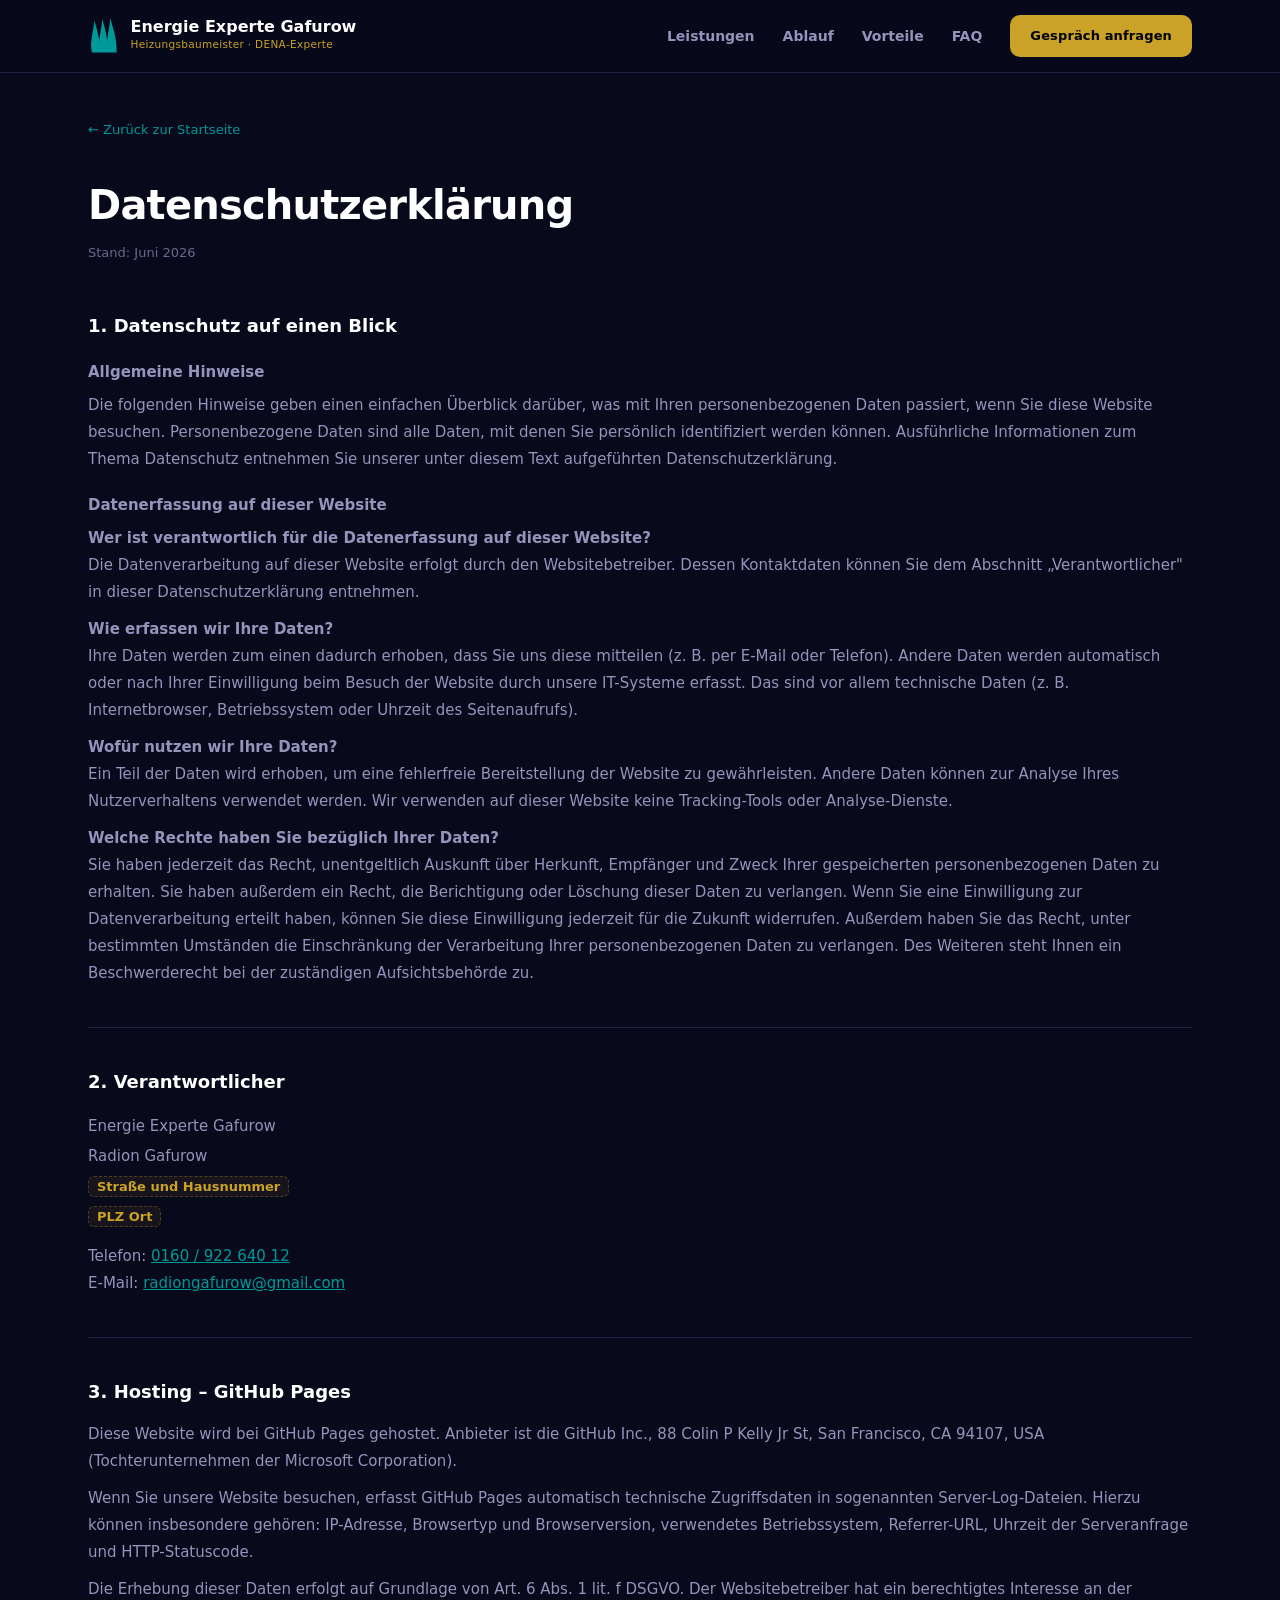
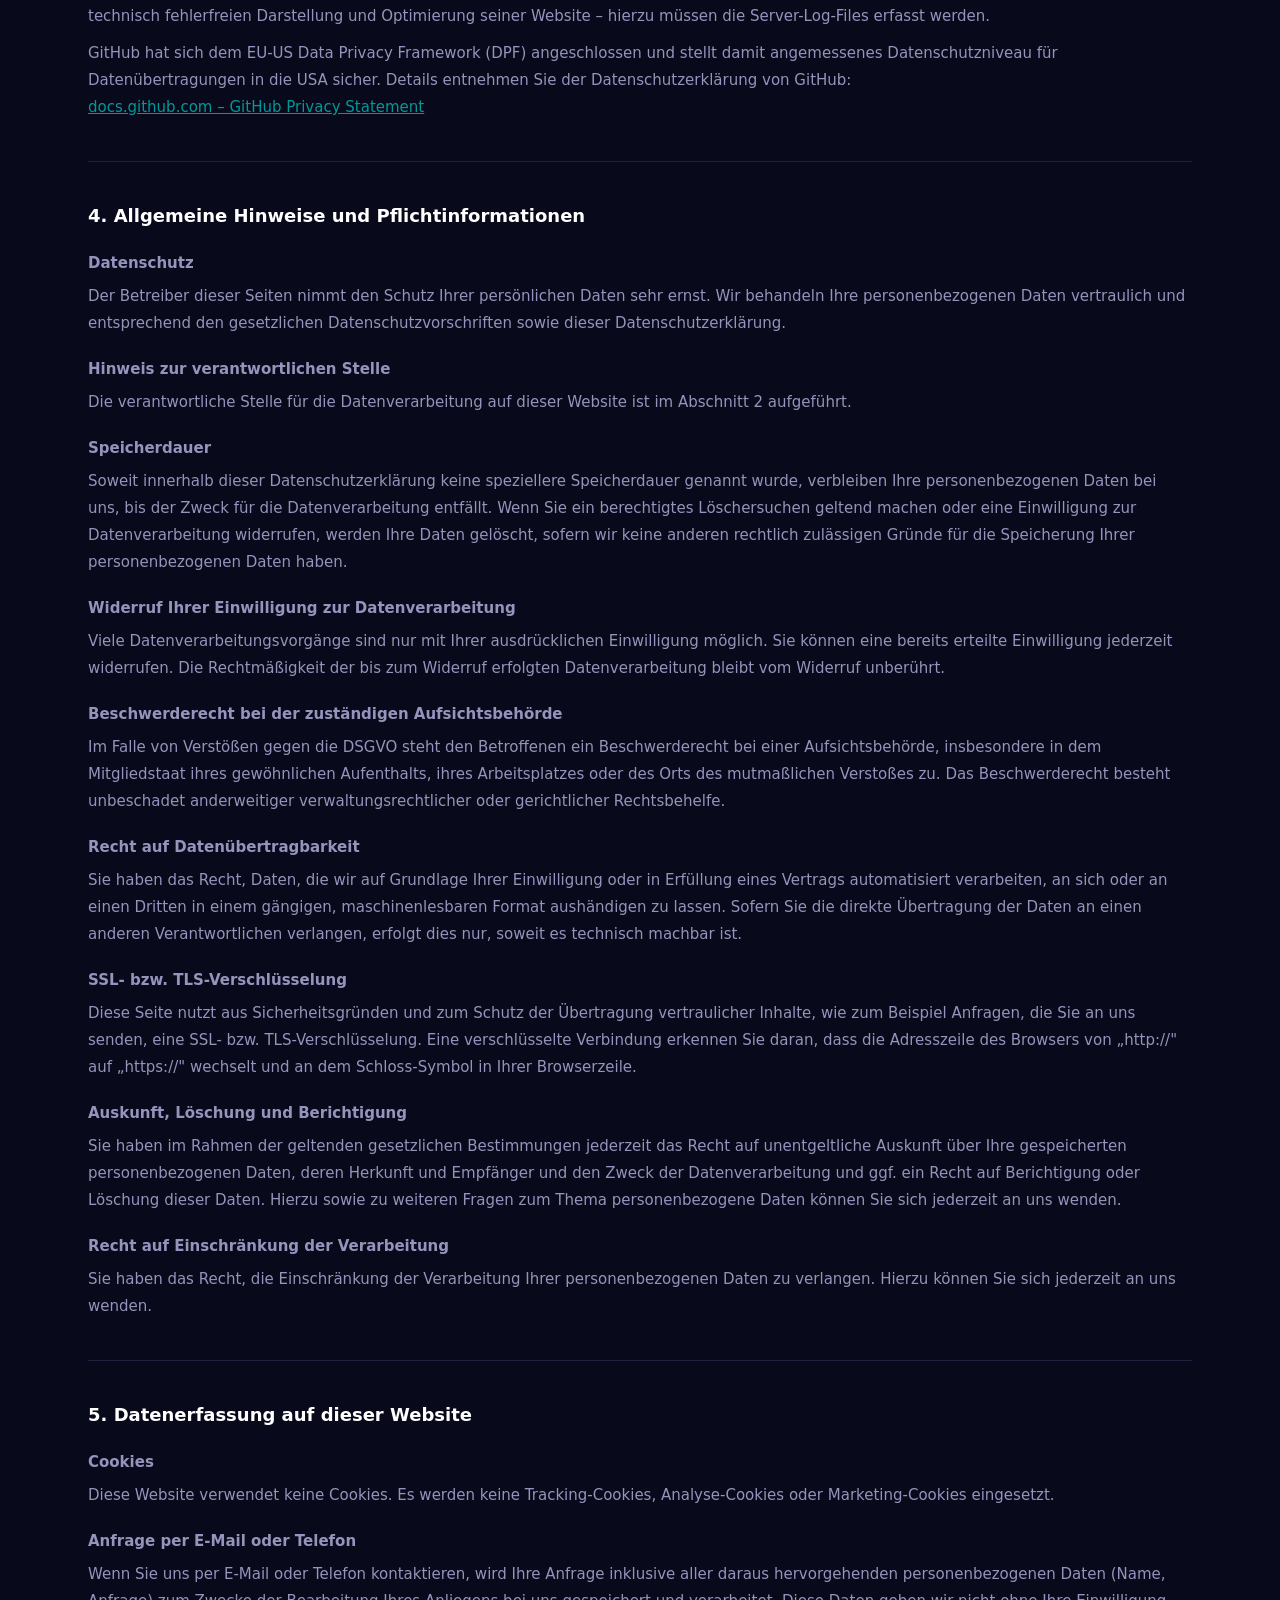
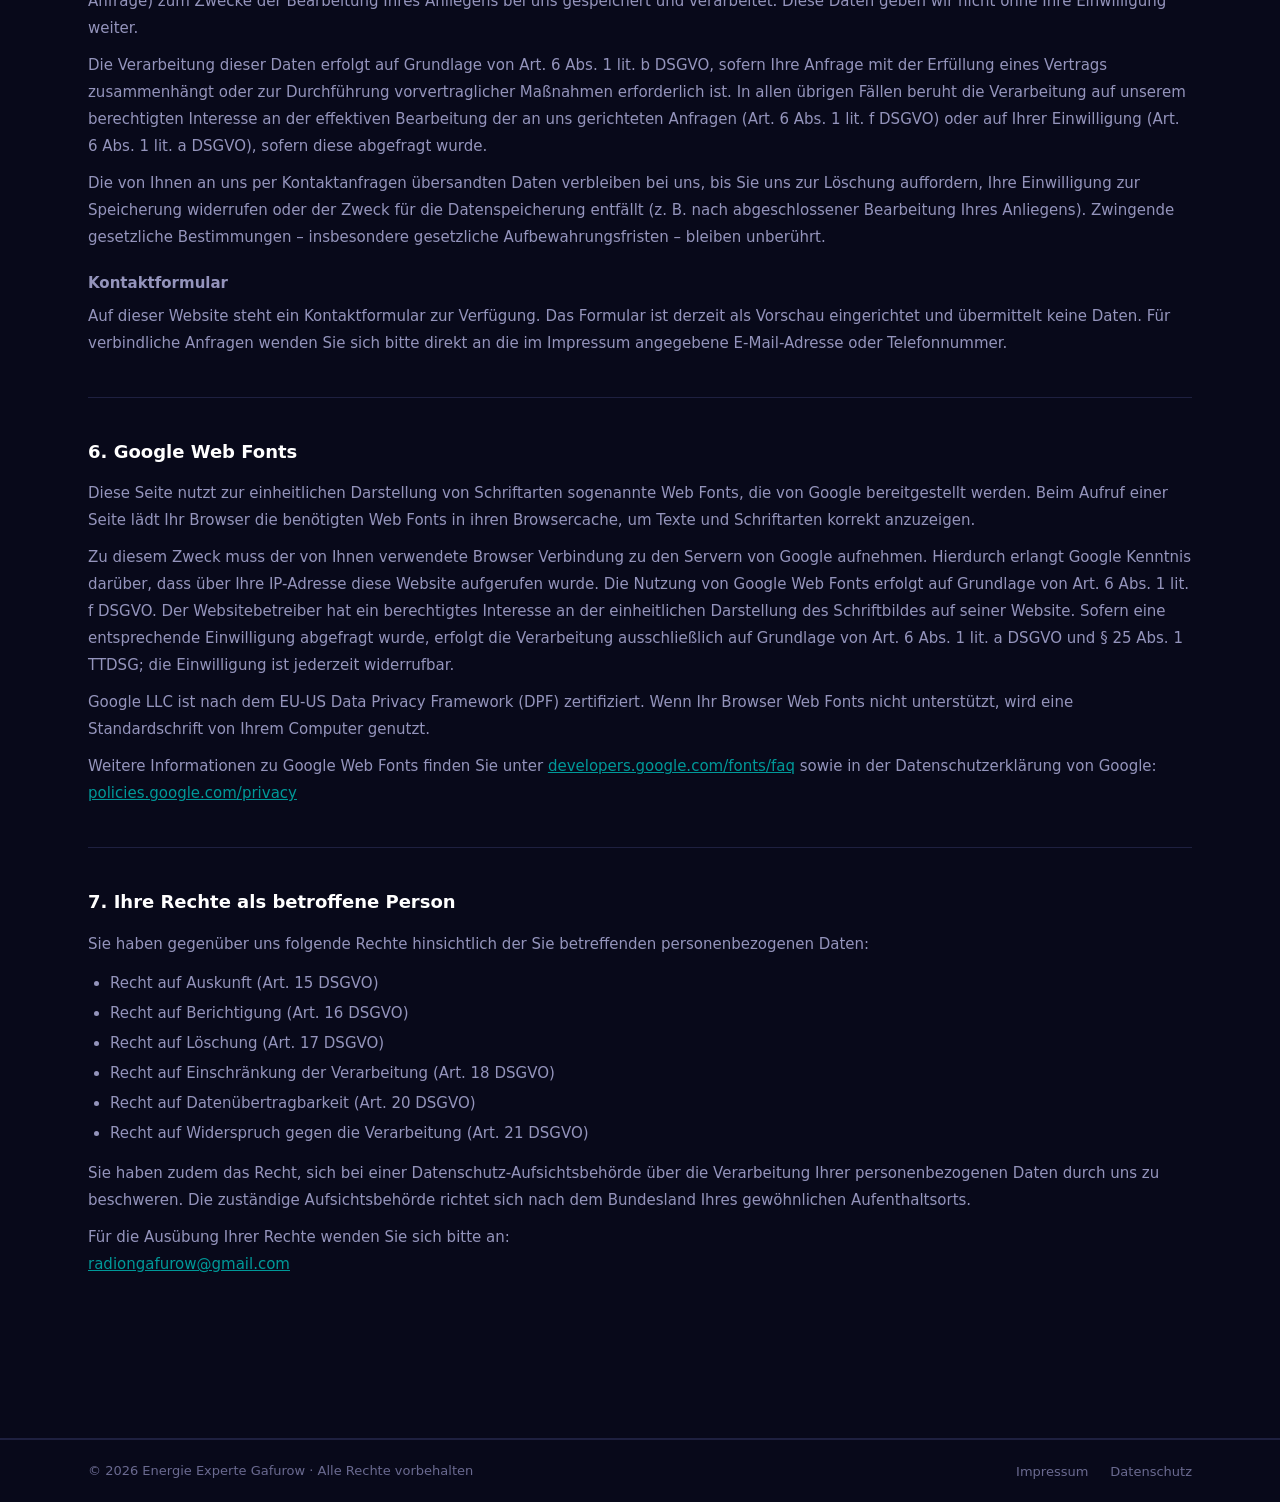
==== datenschutz.html @ 5d4a5fd8 "feat: Logo, Firmenname Energie Experte Gafurow, Impressum & Datenschutz - EEG-Flammen-Logo als SVG e" ====
<!DOCTYPE html>
<html lang="de">
<head>
  <meta charset="UTF-8" />
  <meta name="viewport" content="width=device-width, initial-scale=1.0" />
  <meta name="robots" content="noindex, nofollow" />
  <meta http-equiv="Content-Security-Policy" content="default-src 'none'; script-src 'self'; style-src 'self' https://fonts.googleapis.com; font-src https://fonts.gstatic.com; img-src 'self'; connect-src 'none'; frame-ancestors 'none'; base-uri 'self'; form-action 'none';" />
  <meta name="referrer" content="no-referrer" />
  <title>Datenschutzerklärung – Energie Experte Gafurow</title>
  <link rel="preconnect" href="https://fonts.googleapis.com" crossorigin />
  <link rel="preconnect" href="https://fonts.gstatic.com" crossorigin />
  <link href="https://fonts.googleapis.com/css2?family=Inter:wght@400;500;600;700;800;900&display=swap" rel="stylesheet" />
  <link rel="stylesheet" href="css/style.css" />
</head>
<body>

  <div class="progress-bar" id="progressBar"></div>

  <header class="site-header" id="siteHeader">
    <nav class="nav container">
      <a href="index.html" class="nav__logo">
        <img src="images/logo.svg" alt="" class="nav__logo-img" width="30" height="36" aria-hidden="true">
        <div class="logo-text">
          <span class="logo-name">Energie Experte Gafurow</span>
          <span class="logo-sub">Heizungsbaumeister · DENA-Experte</span>
        </div>
      </a>
      <ul class="nav__links" id="navLinks">
        <li><a href="index.html#leistungen">Leistungen</a></li>
        <li><a href="index.html#prozess">Ablauf</a></li>
        <li><a href="index.html#vorteile">Vorteile</a></li>
        <li><a href="index.html#faq">FAQ</a></li>
        <li><a href="index.html#kontakt" class="btn btn--gold btn--sm">Gespräch anfragen</a></li>
      </ul>
      <button class="nav__burger" id="navBurger" aria-label="Menü öffnen" aria-expanded="false">
        <span></span><span></span><span></span>
      </button>
    </nav>
  </header>

  <main class="legal-page">
    <div class="container">

      <p class="legal-breadcrumb"><a href="index.html">← Zurück zur Startseite</a></p>

      <h1>Datenschutzerklärung</h1>
      <span class="legal-date">Stand: Juni 2026</span>

      <div class="legal-section">
        <h2>1. Datenschutz auf einen Blick</h2>
        <h3>Allgemeine Hinweise</h3>
        <p>
          Die folgenden Hinweise geben einen einfachen Überblick darüber, was mit Ihren personenbezogenen Daten passiert, wenn Sie diese Website besuchen. Personenbezogene Daten sind alle Daten, mit denen Sie persönlich identifiziert werden können. Ausführliche Informationen zum Thema Datenschutz entnehmen Sie unserer unter diesem Text aufgeführten Datenschutzerklärung.
        </p>
        <h3>Datenerfassung auf dieser Website</h3>
        <p>
          <strong>Wer ist verantwortlich für die Datenerfassung auf dieser Website?</strong><br>
          Die Datenverarbeitung auf dieser Website erfolgt durch den Websitebetreiber. Dessen Kontaktdaten können Sie dem Abschnitt „Verantwortlicher" in dieser Datenschutzerklärung entnehmen.
        </p>
        <p>
          <strong>Wie erfassen wir Ihre Daten?</strong><br>
          Ihre Daten werden zum einen dadurch erhoben, dass Sie uns diese mitteilen (z. B. per E-Mail oder Telefon). Andere Daten werden automatisch oder nach Ihrer Einwilligung beim Besuch der Website durch unsere IT-Systeme erfasst. Das sind vor allem technische Daten (z. B. Internetbrowser, Betriebssystem oder Uhrzeit des Seitenaufrufs).
        </p>
        <p>
          <strong>Wofür nutzen wir Ihre Daten?</strong><br>
          Ein Teil der Daten wird erhoben, um eine fehlerfreie Bereitstellung der Website zu gewährleisten. Andere Daten können zur Analyse Ihres Nutzerverhaltens verwendet werden. Wir verwenden auf dieser Website keine Tracking-Tools oder Analyse-Dienste.
        </p>
        <p>
          <strong>Welche Rechte haben Sie bezüglich Ihrer Daten?</strong><br>
          Sie haben jederzeit das Recht, unentgeltlich Auskunft über Herkunft, Empfänger und Zweck Ihrer gespeicherten personenbezogenen Daten zu erhalten. Sie haben außerdem ein Recht, die Berichtigung oder Löschung dieser Daten zu verlangen. Wenn Sie eine Einwilligung zur Datenverarbeitung erteilt haben, können Sie diese Einwilligung jederzeit für die Zukunft widerrufen. Außerdem haben Sie das Recht, unter bestimmten Umständen die Einschränkung der Verarbeitung Ihrer personenbezogenen Daten zu verlangen. Des Weiteren steht Ihnen ein Beschwerderecht bei der zuständigen Aufsichtsbehörde zu.
        </p>
      </div>

      <div class="legal-section">
        <h2>2. Verantwortlicher</h2>
        <address>
          Energie Experte Gafurow<br>
          Radion Gafurow<br>
          <span class="legal-placeholder">Straße und Hausnummer</span><br>
          <span class="legal-placeholder">PLZ Ort</span>
        </address>
        <p class="legal-contact-p">
          Telefon: <a href="tel:+4916092264012">0160 / 922 640 12</a><br>
          E-Mail: <a href="mailto:radiongafurow@gmail.com">radiongafurow@gmail.com</a>
        </p>
      </div>

      <div class="legal-section">
        <h2>3. Hosting – GitHub Pages</h2>
        <p>
          Diese Website wird bei GitHub Pages gehostet. Anbieter ist die GitHub Inc., 88 Colin P Kelly Jr St, San Francisco, CA 94107, USA (Tochterunternehmen der Microsoft Corporation).
        </p>
        <p>
          Wenn Sie unsere Website besuchen, erfasst GitHub Pages automatisch technische Zugriffsdaten in sogenannten Server-Log-Dateien. Hierzu können insbesondere gehören: IP-Adresse, Browsertyp und Browserversion, verwendetes Betriebssystem, Referrer-URL, Uhrzeit der Serveranfrage und HTTP-Statuscode.
        </p>
        <p>
          Die Erhebung dieser Daten erfolgt auf Grundlage von Art. 6 Abs. 1 lit. f DSGVO. Der Websitebetreiber hat ein berechtigtes Interesse an der technisch fehlerfreien Darstellung und Optimierung seiner Website – hierzu müssen die Server-Log-Files erfasst werden.
        </p>
        <p>
          GitHub hat sich dem EU-US Data Privacy Framework (DPF) angeschlossen und stellt damit angemessenes Datenschutzniveau für Datenübertragungen in die USA sicher. Details entnehmen Sie der Datenschutzerklärung von GitHub:<br>
          <a href="https://docs.github.com/en/site-policy/privacy-policies/github-privacy-statement" rel="noopener noreferrer">docs.github.com – GitHub Privacy Statement</a>
        </p>
      </div>

      <div class="legal-section">
        <h2>4. Allgemeine Hinweise und Pflichtinformationen</h2>
        <h3>Datenschutz</h3>
        <p>
          Der Betreiber dieser Seiten nimmt den Schutz Ihrer persönlichen Daten sehr ernst. Wir behandeln Ihre personenbezogenen Daten vertraulich und entsprechend den gesetzlichen Datenschutzvorschriften sowie dieser Datenschutzerklärung.
        </p>
        <h3>Hinweis zur verantwortlichen Stelle</h3>
        <p>
          Die verantwortliche Stelle für die Datenverarbeitung auf dieser Website ist im Abschnitt 2 aufgeführt.
        </p>
        <h3>Speicherdauer</h3>
        <p>
          Soweit innerhalb dieser Datenschutzerklärung keine speziellere Speicherdauer genannt wurde, verbleiben Ihre personenbezogenen Daten bei uns, bis der Zweck für die Datenverarbeitung entfällt. Wenn Sie ein berechtigtes Löschersuchen geltend machen oder eine Einwilligung zur Datenverarbeitung widerrufen, werden Ihre Daten gelöscht, sofern wir keine anderen rechtlich zulässigen Gründe für die Speicherung Ihrer personenbezogenen Daten haben.
        </p>
        <h3>Widerruf Ihrer Einwilligung zur Datenverarbeitung</h3>
        <p>
          Viele Datenverarbeitungsvorgänge sind nur mit Ihrer ausdrücklichen Einwilligung möglich. Sie können eine bereits erteilte Einwilligung jederzeit widerrufen. Die Rechtmäßigkeit der bis zum Widerruf erfolgten Datenverarbeitung bleibt vom Widerruf unberührt.
        </p>
        <h3>Beschwerderecht bei der zuständigen Aufsichtsbehörde</h3>
        <p>
          Im Falle von Verstößen gegen die DSGVO steht den Betroffenen ein Beschwerderecht bei einer Aufsichtsbehörde, insbesondere in dem Mitgliedstaat ihres gewöhnlichen Aufenthalts, ihres Arbeitsplatzes oder des Orts des mutmaßlichen Verstoßes zu. Das Beschwerderecht besteht unbeschadet anderweitiger verwaltungsrechtlicher oder gerichtlicher Rechtsbehelfe.
        </p>
        <h3>Recht auf Datenübertragbarkeit</h3>
        <p>
          Sie haben das Recht, Daten, die wir auf Grundlage Ihrer Einwilligung oder in Erfüllung eines Vertrags automatisiert verarbeiten, an sich oder an einen Dritten in einem gängigen, maschinenlesbaren Format aushändigen zu lassen. Sofern Sie die direkte Übertragung der Daten an einen anderen Verantwortlichen verlangen, erfolgt dies nur, soweit es technisch machbar ist.
        </p>
        <h3>SSL- bzw. TLS-Verschlüsselung</h3>
        <p>
          Diese Seite nutzt aus Sicherheitsgründen und zum Schutz der Übertragung vertraulicher Inhalte, wie zum Beispiel Anfragen, die Sie an uns senden, eine SSL- bzw. TLS-Verschlüsselung. Eine verschlüsselte Verbindung erkennen Sie daran, dass die Adresszeile des Browsers von „http://" auf „https://" wechselt und an dem Schloss-Symbol in Ihrer Browserzeile.
        </p>
        <h3>Auskunft, Löschung und Berichtigung</h3>
        <p>
          Sie haben im Rahmen der geltenden gesetzlichen Bestimmungen jederzeit das Recht auf unentgeltliche Auskunft über Ihre gespeicherten personenbezogenen Daten, deren Herkunft und Empfänger und den Zweck der Datenverarbeitung und ggf. ein Recht auf Berichtigung oder Löschung dieser Daten. Hierzu sowie zu weiteren Fragen zum Thema personenbezogene Daten können Sie sich jederzeit an uns wenden.
        </p>
        <h3>Recht auf Einschränkung der Verarbeitung</h3>
        <p>
          Sie haben das Recht, die Einschränkung der Verarbeitung Ihrer personenbezogenen Daten zu verlangen. Hierzu können Sie sich jederzeit an uns wenden.
        </p>
      </div>

      <div class="legal-section">
        <h2>5. Datenerfassung auf dieser Website</h2>
        <h3>Cookies</h3>
        <p>
          Diese Website verwendet keine Cookies. Es werden keine Tracking-Cookies, Analyse-Cookies oder Marketing-Cookies eingesetzt.
        </p>
        <h3>Anfrage per E-Mail oder Telefon</h3>
        <p>
          Wenn Sie uns per E-Mail oder Telefon kontaktieren, wird Ihre Anfrage inklusive aller daraus hervorgehenden personenbezogenen Daten (Name, Anfrage) zum Zwecke der Bearbeitung Ihres Anliegens bei uns gespeichert und verarbeitet. Diese Daten geben wir nicht ohne Ihre Einwilligung weiter.
        </p>
        <p>
          Die Verarbeitung dieser Daten erfolgt auf Grundlage von Art. 6 Abs. 1 lit. b DSGVO, sofern Ihre Anfrage mit der Erfüllung eines Vertrags zusammenhängt oder zur Durchführung vorvertraglicher Maßnahmen erforderlich ist. In allen übrigen Fällen beruht die Verarbeitung auf unserem berechtigten Interesse an der effektiven Bearbeitung der an uns gerichteten Anfragen (Art. 6 Abs. 1 lit. f DSGVO) oder auf Ihrer Einwilligung (Art. 6 Abs. 1 lit. a DSGVO), sofern diese abgefragt wurde.
        </p>
        <p>
          Die von Ihnen an uns per Kontaktanfragen übersandten Daten verbleiben bei uns, bis Sie uns zur Löschung auffordern, Ihre Einwilligung zur Speicherung widerrufen oder der Zweck für die Datenspeicherung entfällt (z. B. nach abgeschlossener Bearbeitung Ihres Anliegens). Zwingende gesetzliche Bestimmungen – insbesondere gesetzliche Aufbewahrungsfristen – bleiben unberührt.
        </p>
        <h3>Kontaktformular</h3>
        <p>
          Auf dieser Website steht ein Kontaktformular zur Verfügung. Das Formular ist derzeit als Vorschau eingerichtet und übermittelt keine Daten. Für verbindliche Anfragen wenden Sie sich bitte direkt an die im Impressum angegebene E-Mail-Adresse oder Telefonnummer.
        </p>
      </div>

      <div class="legal-section">
        <h2>6. Google Web Fonts</h2>
        <p>
          Diese Seite nutzt zur einheitlichen Darstellung von Schriftarten sogenannte Web Fonts, die von Google bereitgestellt werden. Beim Aufruf einer Seite lädt Ihr Browser die benötigten Web Fonts in ihren Browsercache, um Texte und Schriftarten korrekt anzuzeigen.
        </p>
        <p>
          Zu diesem Zweck muss der von Ihnen verwendete Browser Verbindung zu den Servern von Google aufnehmen. Hierdurch erlangt Google Kenntnis darüber, dass über Ihre IP-Adresse diese Website aufgerufen wurde. Die Nutzung von Google Web Fonts erfolgt auf Grundlage von Art. 6 Abs. 1 lit. f DSGVO. Der Websitebetreiber hat ein berechtigtes Interesse an der einheitlichen Darstellung des Schriftbildes auf seiner Website. Sofern eine entsprechende Einwilligung abgefragt wurde, erfolgt die Verarbeitung ausschließlich auf Grundlage von Art. 6 Abs. 1 lit. a DSGVO und § 25 Abs. 1 TTDSG; die Einwilligung ist jederzeit widerrufbar.
        </p>
        <p>
          Google LLC ist nach dem EU-US Data Privacy Framework (DPF) zertifiziert. Wenn Ihr Browser Web Fonts nicht unterstützt, wird eine Standardschrift von Ihrem Computer genutzt.
        </p>
        <p>
          Weitere Informationen zu Google Web Fonts finden Sie unter <a href="https://developers.google.com/fonts/faq" rel="noopener noreferrer">developers.google.com/fonts/faq</a> sowie in der Datenschutzerklärung von Google: <a href="https://policies.google.com/privacy" rel="noopener noreferrer">policies.google.com/privacy</a>
        </p>
      </div>

      <div class="legal-section">
        <h2>7. Ihre Rechte als betroffene Person</h2>
        <p>Sie haben gegenüber uns folgende Rechte hinsichtlich der Sie betreffenden personenbezogenen Daten:</p>
        <ul class="legal-list">
          <li>Recht auf Auskunft (Art. 15 DSGVO)</li>
          <li>Recht auf Berichtigung (Art. 16 DSGVO)</li>
          <li>Recht auf Löschung (Art. 17 DSGVO)</li>
          <li>Recht auf Einschränkung der Verarbeitung (Art. 18 DSGVO)</li>
          <li>Recht auf Datenübertragbarkeit (Art. 20 DSGVO)</li>
          <li>Recht auf Widerspruch gegen die Verarbeitung (Art. 21 DSGVO)</li>
        </ul>
        <p class="legal-contact-p">
          Sie haben zudem das Recht, sich bei einer Datenschutz-Aufsichtsbehörde über die Verarbeitung Ihrer personenbezogenen Daten durch uns zu beschweren. Die zuständige Aufsichtsbehörde richtet sich nach dem Bundesland Ihres gewöhnlichen Aufenthaltsorts.
        </p>
        <p>
          Für die Ausübung Ihrer Rechte wenden Sie sich bitte an:<br>
          <a href="mailto:radiongafurow@gmail.com">radiongafurow@gmail.com</a>
        </p>
      </div>

    </div>
  </main>

  <footer class="footer">
    <div class="footer__bottom">
      <div class="container footer__bottom-inner">
        <p>© 2026 Energie Experte Gafurow · Alle Rechte vorbehalten</p>
        <ul>
          <li><a href="impressum.html">Impressum</a></li>
          <li><a href="datenschutz.html">Datenschutz</a></li>
        </ul>
      </div>
    </div>
  </footer>

  <script src="js/main.js"></script>
</body>
</html>
---- css/style.css ----
:root {
  --bg:       #08091a;
  --bg2:      #0d0e24;
  --bgc:      #11122a;
  --bgi:      #16183a;
  --border:   #1e2040;
  --gold:     #c9a227;
  --gold-lt:  #e8c04d;
  --gold-dk:  #9e7d18;
  --text:     #d4d4ec;
  --muted:    #6a6a90;
  --muted2:   #9494bc;
  --white:    #ffffff;
  --font:     'Inter', system-ui, sans-serif;
  --r:        14px;
  --r-sm:     10px;
  --ease:     0.25s ease;
  --w:        1160px;
  --py:       100px;
}

*,*::before,*::after{box-sizing:border-box;margin:0;padding:0}
html{scroll-behavior:smooth}
body{background:var(--bg);color:var(--text);font-family:var(--font);line-height:1.6;-webkit-font-smoothing:antialiased;overflow-x:hidden}
img{display:block;max-width:100%}
a{color:inherit;text-decoration:none}
ul{list-style:none}
button{font-family:var(--font)}

/* CONTAINER */
.container{max-width:var(--w);margin:0 auto;padding:0 28px}
.gold{color:var(--gold)}
.section{padding:var(--py) 0}

/* TYPOGRAPHY */
.eyebrow{display:inline-flex;align-items:center;gap:8px;font-size:11px;font-weight:700;letter-spacing:.18em;text-transform:uppercase;color:var(--gold);background:rgba(201,162,39,.08);border:1px solid rgba(201,162,39,.2);border-radius:100px;padding:5px 13px;margin-bottom:16px}
.headline{font-size:clamp(28px,4vw,44px);font-weight:900;color:var(--white);line-height:1.12;letter-spacing:-.02em;margin-bottom:16px}
.sub{font-size:17px;color:var(--muted2);max-width:560px;margin:0 auto;line-height:1.7}
.section__hd{text-align:center;margin-bottom:60px}

/* REVEAL */
.reveal{opacity:0;transform:translateY(24px);transition:opacity .6s ease,transform .6s ease}
.reveal.visible{opacity:1;transform:translateY(0)}
.delay-1{transition-delay:.1s}.delay-2{transition-delay:.2s}.delay-3{transition-delay:.3s}.delay-4{transition-delay:.4s}

/* PROGRESS BAR */
.progress-bar{position:fixed;top:0;left:0;height:3px;width:0;background:linear-gradient(90deg,var(--gold),var(--gold-lt));z-index:1000;transition:width .1s linear}

/* BUTTONS */
.btn{display:inline-flex;align-items:center;justify-content:center;gap:8px;padding:14px 28px;border-radius:var(--r-sm);font-weight:700;font-size:15px;transition:all var(--ease);cursor:pointer;border:2px solid transparent;white-space:nowrap;letter-spacing:.01em}
.btn--gold{background:var(--gold);color:#000;border-color:var(--gold)}
.btn--gold:hover{background:var(--gold-lt);border-color:var(--gold-lt);transform:translateY(-2px);box-shadow:0 10px 28px rgba(201,162,39,.3)}
.btn--outline{background:transparent;color:var(--gold);border-color:rgba(201,162,39,.45)}
.btn--outline:hover{background:rgba(201,162,39,.1);border-color:var(--gold);transform:translateY(-2px)}
.btn--ghost{background:rgba(255,255,255,.06);color:var(--text);border-color:rgba(255,255,255,.1)}
.btn--ghost:hover{background:rgba(255,255,255,.11);border-color:rgba(255,255,255,.18);transform:translateY(-2px)}
.btn--lg{padding:16px 32px;font-size:16px}
.btn--sm{padding:9px 18px;font-size:13px}
.btn--block{width:100%}

/* ── HEADER ── */
.site-header{position:fixed;top:0;left:0;right:0;z-index:200;background:rgba(8,9,26,.82);backdrop-filter:blur(16px);border-bottom:1px solid var(--border);transition:box-shadow var(--ease)}
.site-header.scrolled{box-shadow:0 4px 32px rgba(0,0,0,.5)}
.nav{display:flex;align-items:center;justify-content:space-between;height:72px}
.nav__logo{display:flex;align-items:center;gap:12px}
.nav__logo-img{height:36px;width:auto;flex-shrink:0}
.logo-mark{width:38px;height:38px;background:linear-gradient(135deg,var(--gold),var(--gold-dk));border-radius:8px;display:flex;align-items:center;justify-content:center;font-size:13px;font-weight:900;color:#000;flex-shrink:0;letter-spacing:.04em}
.logo-text{display:flex;flex-direction:column;gap:1px}
.logo-name{font-weight:800;font-size:16px;color:var(--white);line-height:1}
.logo-sub{font-size:10.5px;color:var(--gold);letter-spacing:.03em}
.nav__links{display:flex;align-items:center;gap:28px}
.nav__links>li>a:not(.btn){font-size:14px;font-weight:600;color:var(--muted2);transition:color var(--ease);position:relative}
.nav__links>li>a:not(.btn)::after{content:'';position:absolute;bottom:-3px;left:0;right:0;height:1px;background:var(--gold);transform:scaleX(0);transition:transform var(--ease);transform-origin:left}
.nav__links>li>a:not(.btn):hover{color:var(--white)}
.nav__links>li>a:not(.btn):hover::after{transform:scaleX(1)}
.nav__burger{display:none;flex-direction:column;gap:5px;background:none;border:none;cursor:pointer;padding:6px;border-radius:6px}
.nav__burger span{display:block;width:22px;height:2px;background:var(--white);border-radius:2px;transition:all var(--ease)}
.nav__burger.open span:nth-child(1){transform:translateY(7px) rotate(45deg)}
.nav__burger.open span:nth-child(2){opacity:0;transform:scaleX(0)}
.nav__burger.open span:nth-child(3){transform:translateY(-7px) rotate(-45deg)}

/* ── HERO ── */
.hero{position:relative;min-height:100vh;display:flex;align-items:center;overflow:hidden;padding-top:72px}
.hero__bg{position:absolute;inset:0;pointer-events:none}
.hero__glow{position:absolute;border-radius:50%;filter:blur(80px)}
.hero__glow--1{width:700px;height:700px;background:radial-gradient(circle,rgba(201,162,39,.35) 0%,transparent 70%);top:-200px;right:-80px;opacity:.22}
.hero__glow--2{width:500px;height:500px;background:radial-gradient(circle,rgba(80,60,220,.3) 0%,transparent 70%);bottom:-100px;left:-60px;opacity:.2}
.hero__grid{position:absolute;inset:0;background-image:linear-gradient(rgba(201,162,39,.04) 1px,transparent 1px),linear-gradient(90deg,rgba(201,162,39,.04) 1px,transparent 1px);background-size:60px 60px;mask-image:radial-gradient(ellipse 80% 80% at 50% 50%,black 40%,transparent 100%)}
.hero__inner{position:relative;display:flex;align-items:center;justify-content:space-between;gap:64px;padding-top:64px;padding-bottom:100px;width:100%}
.hero__content{flex:1;max-width:620px}
.hero__pill{display:inline-flex;align-items:center;gap:8px;font-size:12px;font-weight:600;color:var(--muted2);border:1px solid var(--border);background:rgba(201,162,39,.05);border-radius:100px;padding:6px 14px;margin-bottom:24px;letter-spacing:.03em}
.dot{width:7px;height:7px;border-radius:50%;background:var(--gold);flex-shrink:0;animation:blink 2s ease-in-out infinite}
@keyframes blink{0%,100%{opacity:1}50%{opacity:.25}}
.hero__headline{font-size:clamp(36px,5.5vw,64px);font-weight:900;line-height:1.07;color:var(--white);margin-bottom:24px;letter-spacing:-.03em}
.hero__headline--gold{display:block;color:var(--gold);margin-top:6px}
.hero__sub{font-size:17px;color:var(--muted2);line-height:1.75;margin-bottom:36px;max-width:520px}
.hero__sub strong{color:var(--text)}
.hero__cta{display:flex;flex-wrap:wrap;gap:14px;margin-bottom:32px}
.hero__trust{display:flex;flex-wrap:wrap;gap:20px}
.trust-item{display:flex;align-items:center;gap:7px;font-size:13px;font-weight:600;color:var(--muted2)}
.trust-item svg{color:var(--gold);flex-shrink:0}

/* Hero visual */
.hero__visual{flex-shrink:0}
.hero__cards{display:flex;flex-direction:column;gap:14px;width:230px}
.stat-card{background:rgba(17,18,42,.85);border:1px solid var(--border);border-radius:var(--r);padding:20px 22px;backdrop-filter:blur(10px);transition:transform var(--ease),border-color var(--ease)}
.stat-card:hover{transform:translateX(-6px);border-color:rgba(201,162,39,.35)}
.stat-card--offset{transform:translateX(-14px)}
.stat-val{font-size:30px;font-weight:900;line-height:1;letter-spacing:-.02em}
.stat-unit{font-size:18px;font-weight:700}
.stat-lbl{display:block;font-size:12px;color:var(--muted);margin-top:5px;line-height:1.4}

/* Scroll hint */
.hero__scroll{position:absolute;bottom:28px;left:50%;transform:translateX(-50%)}
.scroll-mouse{width:22px;height:36px;border:2px solid rgba(201,162,39,.3);border-radius:100px;display:flex;justify-content:center;padding-top:6px}
.scroll-wheel{width:3px;height:7px;background:var(--gold);border-radius:100px;animation:sw 1.8s ease-in-out infinite}
@keyframes sw{0%{transform:translateY(0);opacity:1}100%{transform:translateY(12px);opacity:0}}

/* ── STATS BAR ── */
.stats-bar{background:var(--bg2);border-top:1px solid var(--border);border-bottom:1px solid var(--border);padding:36px 0}
.stats-bar__inner{display:flex;align-items:center;justify-content:space-between;gap:24px;flex-wrap:wrap}
.stats-bar__item{display:flex;flex-direction:column;align-items:center;text-align:center;gap:5px;flex:1;min-width:130px}
.stats-bar__val{font-size:26px;font-weight:900;line-height:1;letter-spacing:-.02em}
.stats-bar__lbl{font-size:12.5px;color:var(--muted);font-weight:500}
.stats-bar__sep{width:1px;height:44px;background:var(--border);flex-shrink:0}

/* ── LEISTUNGEN ── */
.leistungen{background:var(--bg)}
.cards{display:grid;grid-template-columns:repeat(auto-fit,minmax(300px,1fr));gap:22px}
.card{background:var(--bgc);border:1px solid var(--border);border-radius:var(--r);padding:34px 30px;position:relative;overflow:hidden;transition:transform var(--ease),border-color var(--ease),box-shadow var(--ease)}
.card::before{content:'';position:absolute;inset:0;background:linear-gradient(135deg,rgba(201,162,39,.05) 0%,transparent 60%);opacity:0;transition:opacity var(--ease);pointer-events:none}
.card:hover{transform:translateY(-7px);border-color:rgba(201,162,39,.32);box-shadow:0 16px 40px rgba(0,0,0,.4),0 0 40px rgba(201,162,39,.08)}
.card:hover::before{opacity:1}
.card--gold{border-color:rgba(201,162,39,.38);background:linear-gradient(135deg,rgba(201,162,39,.07) 0%,var(--bgc) 100%)}
.card__badge{position:absolute;top:18px;right:18px;font-size:10px;font-weight:700;letter-spacing:.08em;text-transform:uppercase;color:#000;background:var(--gold);padding:4px 10px;border-radius:100px}
.card__icon{width:50px;height:50px;background:rgba(201,162,39,.1);border:1px solid rgba(201,162,39,.2);border-radius:var(--r-sm);display:flex;align-items:center;justify-content:center;margin-bottom:20px;color:var(--gold)}
.card h3{font-size:18px;font-weight:800;color:var(--white);margin-bottom:10px;letter-spacing:-.01em}
.card p{font-size:15px;color:var(--muted2);line-height:1.7;margin-bottom:22px}
.card__list{border-top:1px solid var(--border);padding-top:18px;display:flex;flex-direction:column;gap:8px}
.card__list li{font-size:13px;font-weight:600;color:var(--muted2);padding-left:16px;position:relative}
.card__list li::before{content:'→';position:absolute;left:0;color:var(--gold);font-size:12px}

/* ── PROZESS ── */
.prozess{background:var(--bg2)}
.steps{display:flex;align-items:flex-start;gap:0}
.step{flex:1;display:flex;flex-direction:column;align-items:center;text-align:center;padding:0 20px}
.step__num{width:62px;height:62px;border-radius:50%;background:rgba(201,162,39,.1);border:2px solid rgba(201,162,39,.38);display:flex;align-items:center;justify-content:center;font-size:19px;font-weight:900;color:var(--gold);margin-bottom:22px;flex-shrink:0;position:relative;z-index:1}
.step h3{font-size:17px;font-weight:800;color:var(--white);margin-bottom:10px}
.step p{font-size:15px;color:var(--muted2);line-height:1.7}
.step__arrow{flex-shrink:0;color:rgba(201,162,39,.4);margin-top:30px}

/* ── VORTEILE ── */
.vorteile{background:var(--bg)}
.vtable{display:grid;grid-template-columns:repeat(3,1fr);border:1px solid var(--border);border-radius:var(--r);overflow:hidden}
.vtable__col{padding:38px 30px}
.vtable__col--center{border-left:1px solid var(--border);border-right:1px solid var(--border);background:var(--bgc);position:relative}
.vtable__col--center::before{content:'';position:absolute;top:0;left:0;right:0;height:3px;background:linear-gradient(90deg,var(--gold),var(--gold-lt))}
.vtable__head{display:flex;align-items:center;gap:11px;margin-bottom:26px;padding-bottom:18px;border-bottom:1px solid var(--border)}
.vtable__icon{width:34px;height:34px;background:rgba(201,162,39,.1);border:1px solid rgba(201,162,39,.18);border-radius:7px;display:flex;align-items:center;justify-content:center;color:var(--gold);flex-shrink:0}
.vtable__head h3{font-size:13px;font-weight:800;letter-spacing:.08em;text-transform:uppercase;color:var(--gold)}
.vtable__col ul{display:flex;flex-direction:column;gap:14px}
.vtable__col li{display:flex;align-items:flex-start;gap:11px;font-size:15px;font-weight:500;color:var(--text)}
.chk{width:20px;height:20px;background:rgba(201,162,39,.1);border-radius:50%;display:flex;align-items:center;justify-content:center;font-size:10px;color:var(--gold);font-weight:900;flex-shrink:0;margin-top:1px}

/* ── OFFER BANNER ── */
.offer-banner{background:linear-gradient(135deg,rgba(201,162,39,.07) 0%,rgba(80,60,200,.04) 100%);border-top:1px solid rgba(201,162,39,.13);border-bottom:1px solid rgba(201,162,39,.13);padding:80px 0}
.offer-banner__inner{display:flex;align-items:center;justify-content:space-between;gap:48px;flex-wrap:wrap}
.offer-banner__text{flex:1}
.offer-banner__text h2{font-size:clamp(22px,3vw,34px);font-weight:900;color:var(--white);margin-bottom:14px;letter-spacing:-.02em;line-height:1.2}
.offer-banner__text p{font-size:16px;color:var(--muted2);line-height:1.7;max-width:560px}

/* ── FAQ ── */
.faq{background:var(--bg2)}
.faq__inner{display:grid;grid-template-columns:280px 1fr;gap:80px;align-items:start}
.faq__sidebar{position:sticky;top:96px}
.faq__sidebar .headline{margin-bottom:8px}
.faq__list{display:flex;flex-direction:column;gap:10px}
.faq-item{background:var(--bgc);border:1px solid var(--border);border-radius:var(--r-sm);overflow:hidden;transition:border-color var(--ease)}
.faq-item.open{border-color:rgba(201,162,39,.28)}
.faq-q{width:100%;display:flex;align-items:center;justify-content:space-between;gap:16px;padding:20px 22px;background:none;border:none;color:var(--white);font-size:15.5px;font-weight:700;cursor:pointer;text-align:left;transition:color var(--ease);line-height:1.4}
.faq-q:hover{color:var(--gold)}
.faq-item.open .faq-q{color:var(--gold)}
.faq-arrow{flex-shrink:0;color:var(--muted);transition:transform var(--ease),color var(--ease)}
.faq-item.open .faq-arrow{transform:rotate(180deg);color:var(--gold)}
.faq-a{display:grid;grid-template-rows:0fr;transition:grid-template-rows .32s ease}
.faq-item.open .faq-a{grid-template-rows:1fr}
.faq-a>div{overflow:hidden}
.faq-a p{padding:0 22px 20px;font-size:15px;color:var(--muted2);line-height:1.75}

/* ── ÜBER MICH ── */
.ueber{background:var(--bg)}
.ueber__inner{display:grid;grid-template-columns:1fr 1.6fr;gap:80px;align-items:center}
.ueber__visual{position:relative;max-width:300px;margin:0 auto;width:100%}
.ueber__photo{width:100%;aspect-ratio:3/4;background:var(--bgc);border:1px solid var(--border);border-radius:var(--r);display:flex;align-items:center;justify-content:center;color:var(--border)}
.ueber__cert{position:absolute;bottom:-16px;right:-16px;background:var(--gold);color:#000;border-radius:var(--r-sm);padding:12px 16px;text-align:center;box-shadow:0 8px 24px rgba(201,162,39,.35)}
.ueber__cert span:first-child{display:block;font-size:20px;font-weight:900;line-height:1}
.ueber__cert-lbl{font-size:9.5px;font-weight:700;letter-spacing:.1em;text-transform:uppercase;display:block;margin-top:3px}
.ueber__text .headline{margin-bottom:4px}
.ueber__role{font-size:13.5px;font-weight:700;color:var(--gold);margin-bottom:22px;letter-spacing:.02em}
.ueber__body{font-size:16px;color:var(--muted2);line-height:1.8;margin-bottom:18px}
.ueber__quote{font-size:18px;font-weight:700;font-style:italic;color:var(--white);border-left:3px solid var(--gold);padding-left:20px;margin:26px 0;line-height:1.5}

/* ── KONTAKT ── */
.kontakt{background:var(--bg2)}
.kontakt__grid{display:grid;grid-template-columns:1fr 1.6fr;gap:60px;align-items:start}
.kontakt__info h3{font-size:22px;font-weight:900;color:var(--white);margin-bottom:4px}
.kontakt__role{font-size:13px;color:var(--gold);font-weight:600;margin-bottom:28px}
.kontakt__list{display:flex;flex-direction:column;gap:18px;margin-bottom:28px}
.kontakt__list li{display:flex;align-items:flex-start;gap:14px}
.k-icon{width:38px;height:38px;background:rgba(201,162,39,.1);border:1px solid rgba(201,162,39,.18);border-radius:8px;display:flex;align-items:center;justify-content:center;color:var(--gold);flex-shrink:0}
.k-label{display:block;font-size:11px;font-weight:700;letter-spacing:.08em;text-transform:uppercase;color:var(--muted);margin-bottom:2px}
.k-val{font-size:16px;font-weight:600;color:var(--text);transition:color var(--ease)}
.k-val:hover{color:var(--gold)}
.kontakt__note{display:flex;align-items:flex-start;gap:10px;background:rgba(201,162,39,.05);border:1px solid rgba(201,162,39,.13);border-radius:var(--r-sm);padding:15px;color:var(--muted2);font-size:14px;line-height:1.6}
.kontakt__note svg{color:var(--gold);flex-shrink:0;margin-top:2px}

/* Form */
.kontakt__form{background:var(--bgc);border:1px solid var(--border);border-radius:var(--r);padding:34px;display:grid;grid-template-columns:1fr 1fr;gap:18px}
.form-row{display:flex;flex-direction:column;gap:6px}
.form-row--full{grid-column:1/-1}
.form-row label{font-size:11.5px;font-weight:700;letter-spacing:.07em;color:var(--muted2);text-transform:uppercase}
.form-row input,.form-row textarea{background:var(--bgi);border:1px solid var(--border);border-radius:var(--r-sm);color:var(--text);font-family:var(--font);font-size:15px;padding:12px 15px;transition:border-color var(--ease),box-shadow var(--ease);outline:none;resize:vertical}
.form-row input::placeholder,.form-row textarea::placeholder{color:var(--muted)}
.form-row input:focus,.form-row textarea:focus{border-color:var(--gold);box-shadow:0 0 0 3px rgba(201,162,39,.1)}
.form__hint{font-size:12px;color:var(--muted);text-align:center;margin-top:4px}

/* Inline-style replacements */
.faq__cta { margin-top: 16px; }
.ueber__name { margin-bottom: 6px; }
.footer__logo { margin-bottom: 14px; }
.icon-hidden { display: none; }
.btn--success { background: #1a6e3e !important; border-color: #1a6e3e !important; }

/* ── FOOTER ── */
.footer{background:var(--bg);border-top:1px solid var(--border)}
.footer__top{padding:56px 0 44px}
.footer__top-inner{display:grid;grid-template-columns:2fr 1fr 1fr 1fr;gap:48px}
.footer__tagline{font-size:14px;color:var(--muted);line-height:1.6}
.footer__col h4{font-size:11px;font-weight:700;letter-spacing:.1em;text-transform:uppercase;color:var(--white);margin-bottom:14px}
.footer__col ul{display:flex;flex-direction:column;gap:9px}
.footer__col a{font-size:14px;color:var(--muted);transition:color var(--ease)}
.footer__col a:hover{color:var(--gold)}
.footer__bottom{border-top:1px solid var(--border);padding:18px 0}
.footer__bottom-inner{display:flex;align-items:center;justify-content:space-between;gap:16px;flex-wrap:wrap}
.footer__bottom-inner p{font-size:13px;color:var(--muted)}
.footer__bottom-inner ul{display:flex;gap:22px}
.footer__bottom-inner a{font-size:13px;color:var(--muted);transition:color var(--ease)}
.footer__bottom-inner a:hover{color:var(--gold)}

/* ── STICKY CTA ── */
.sticky-cta{position:fixed;bottom:24px;right:24px;z-index:150;opacity:0;transform:translateY(16px);pointer-events:none;transition:opacity .3s ease,transform .3s ease}
.sticky-cta.visible{opacity:1;transform:translateY(0);pointer-events:auto}
.sticky-cta .btn{box-shadow:0 8px 28px rgba(201,162,39,.35)}

/* ── RESPONSIVE ── */
@media(max-width:1024px){
  .faq__inner{grid-template-columns:1fr;gap:44px}
  .faq__sidebar{position:static}
  .ueber__inner{grid-template-columns:1fr;gap:48px}
  .footer__top-inner{grid-template-columns:1fr 1fr}
}
@media(max-width:900px){
  :root{--py:68px}
  .hero__inner{flex-direction:column;text-align:center;padding-top:48px;padding-bottom:80px}
  .hero__content{max-width:100%}
  .hero__sub{margin:0 auto 30px}
  .hero__cta,.hero__trust{justify-content:center}
  .hero__visual{order:-1}
  .hero__cards{flex-direction:row;width:100%;flex-wrap:wrap;justify-content:center;gap:12px}
  .stat-card{flex:1;min-width:130px}
  .stat-card--offset{transform:none}
  .steps{flex-direction:column;align-items:center}
  .step{max-width:380px}
  .step__arrow{transform:rotate(90deg);margin:4px 0}
  .vtable{grid-template-columns:1fr}
  .vtable__col--center{border-left:none;border-right:none;border-top:1px solid var(--border);border-bottom:1px solid var(--border)}
  .vtable__col--center::before{display:none}
  .offer-banner__inner{flex-direction:column;text-align:center}
  .kontakt__grid{grid-template-columns:1fr}
  .kontakt__form{grid-template-columns:1fr}
  .form-row--full{grid-column:1}
  .stats-bar__sep{display:none}
  .stats-bar__inner{justify-content:center;gap:28px}
}
@media(max-width:600px){
  .nav__links{display:none}
  .nav__burger{display:flex}
  .nav__links.open{display:flex;flex-direction:column;position:fixed;top:72px;left:0;right:0;bottom:0;background:rgba(8,9,26,.97);padding:40px 28px;gap:22px;overflow-y:auto;z-index:199;backdrop-filter:blur(16px)}
  .nav__links.open>li>a:not(.btn){font-size:20px;font-weight:700;color:var(--text)}
  .nav__links.open .btn{align-self:flex-start}
  .kontakt__form{padding:22px}
  .footer__top-inner{grid-template-columns:1fr;gap:28px}
  .sticky-cta{bottom:16px;right:16px}
}

/* ── LEGAL PAGES ── */
.legal-page{padding:120px 0 80px;min-height:70vh}
.legal-breadcrumb{font-size:13px;color:var(--muted);margin-bottom:32px}
.legal-breadcrumb a{color:#009999;text-decoration:none}
.legal-breadcrumb a:hover{text-decoration:underline}
.legal-page h1{font-size:clamp(26px,4vw,40px);font-weight:900;color:var(--white);letter-spacing:-.02em;margin-bottom:6px}
.legal-date{display:block;font-size:13px;color:var(--muted);margin-bottom:48px}
.legal-section{margin-bottom:40px;padding-bottom:40px;border-bottom:1px solid var(--border)}
.legal-section:last-child{border-bottom:none}
.legal-section h2{font-size:18px;font-weight:800;color:var(--white);margin-bottom:14px}
.legal-section h3{font-size:15px;font-weight:700;color:var(--muted2);margin:20px 0 8px}
.legal-section p{color:var(--muted2);line-height:1.8;font-size:15px;margin-bottom:10px}
.legal-section p:last-child{margin-bottom:0}
.legal-section a{color:#009999;text-decoration:underline}
.legal-section a:hover{opacity:.8}
.legal-section address{font-style:normal;color:var(--muted2);line-height:2;font-size:15px}
.legal-placeholder{background:rgba(201,162,39,.08);border:1px dashed rgba(201,162,39,.3);border-radius:6px;padding:2px 8px;color:var(--gold);font-size:13px;font-weight:600}
.legal-list{list-style:disc;padding-left:22px;color:var(--muted2);line-height:2;font-size:15px}
.legal-contact-p{color:var(--muted2);line-height:1.8;font-size:15px;margin-top:12px}
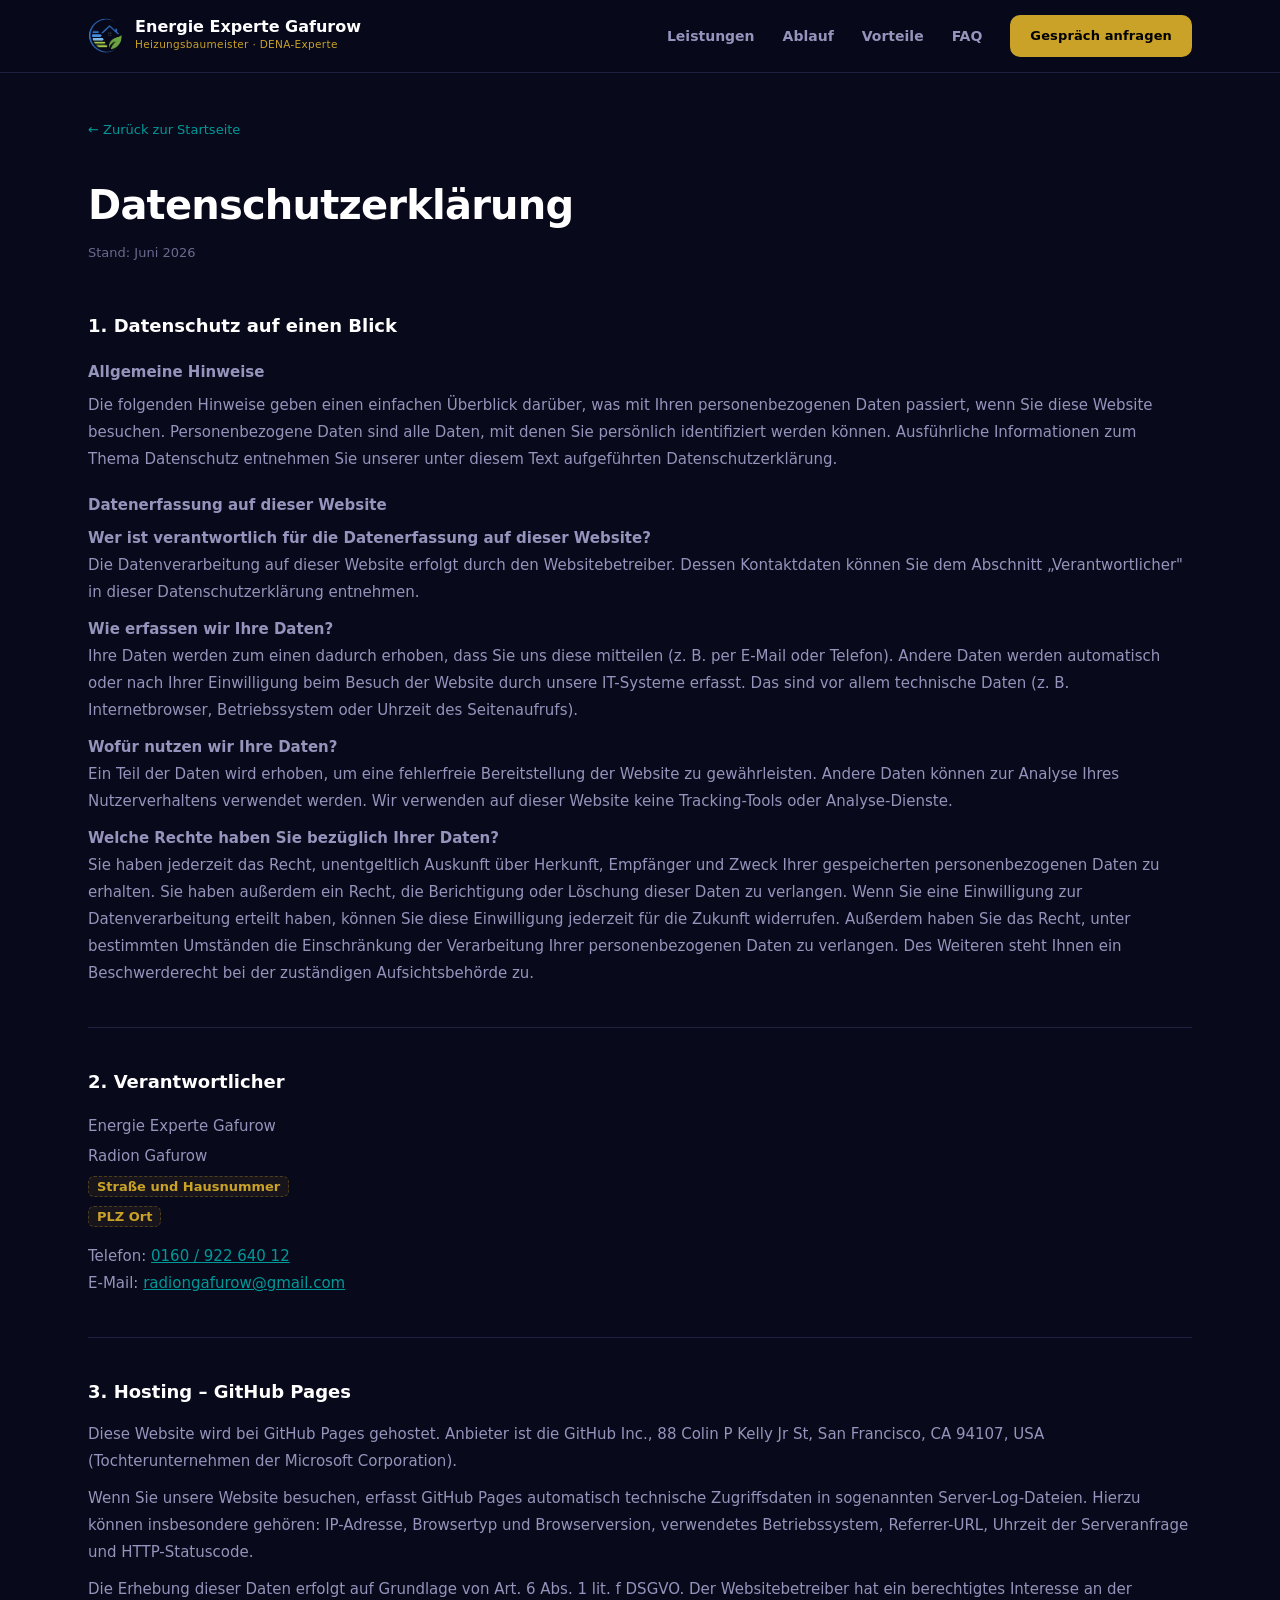
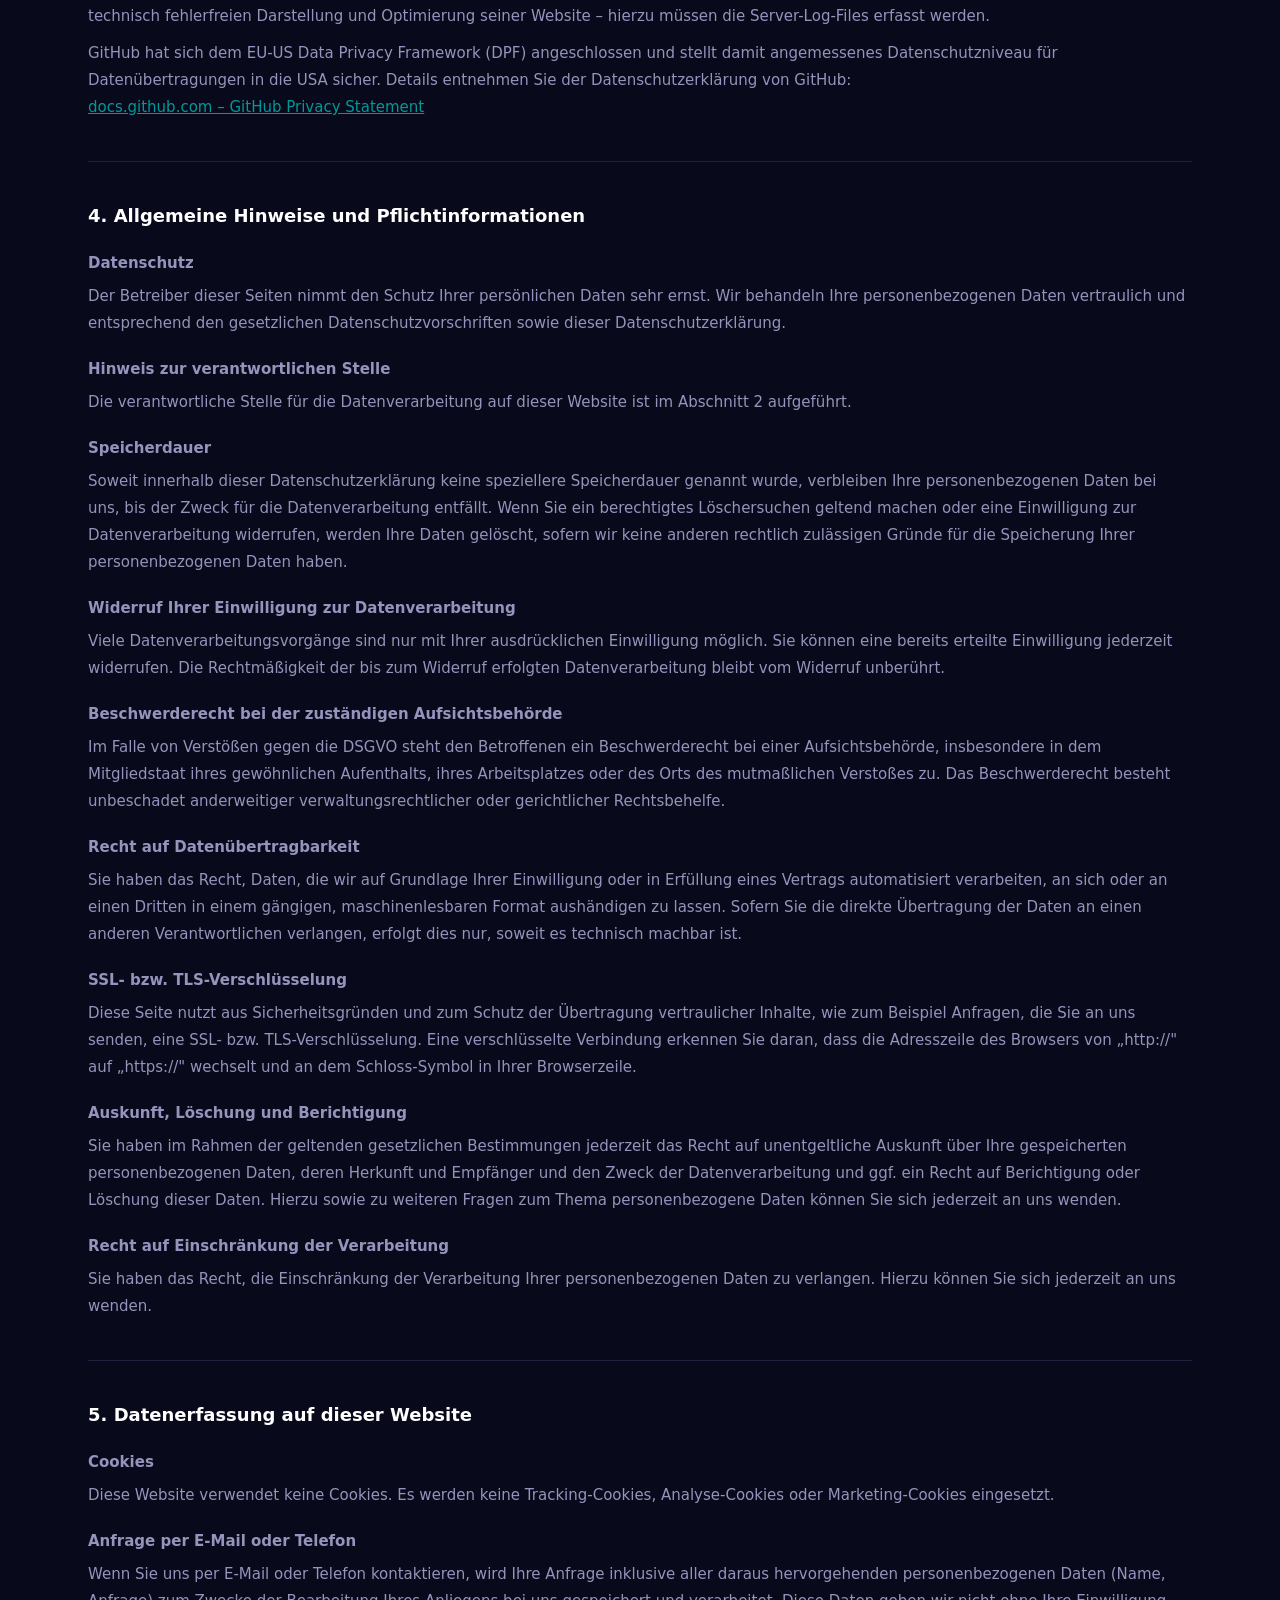
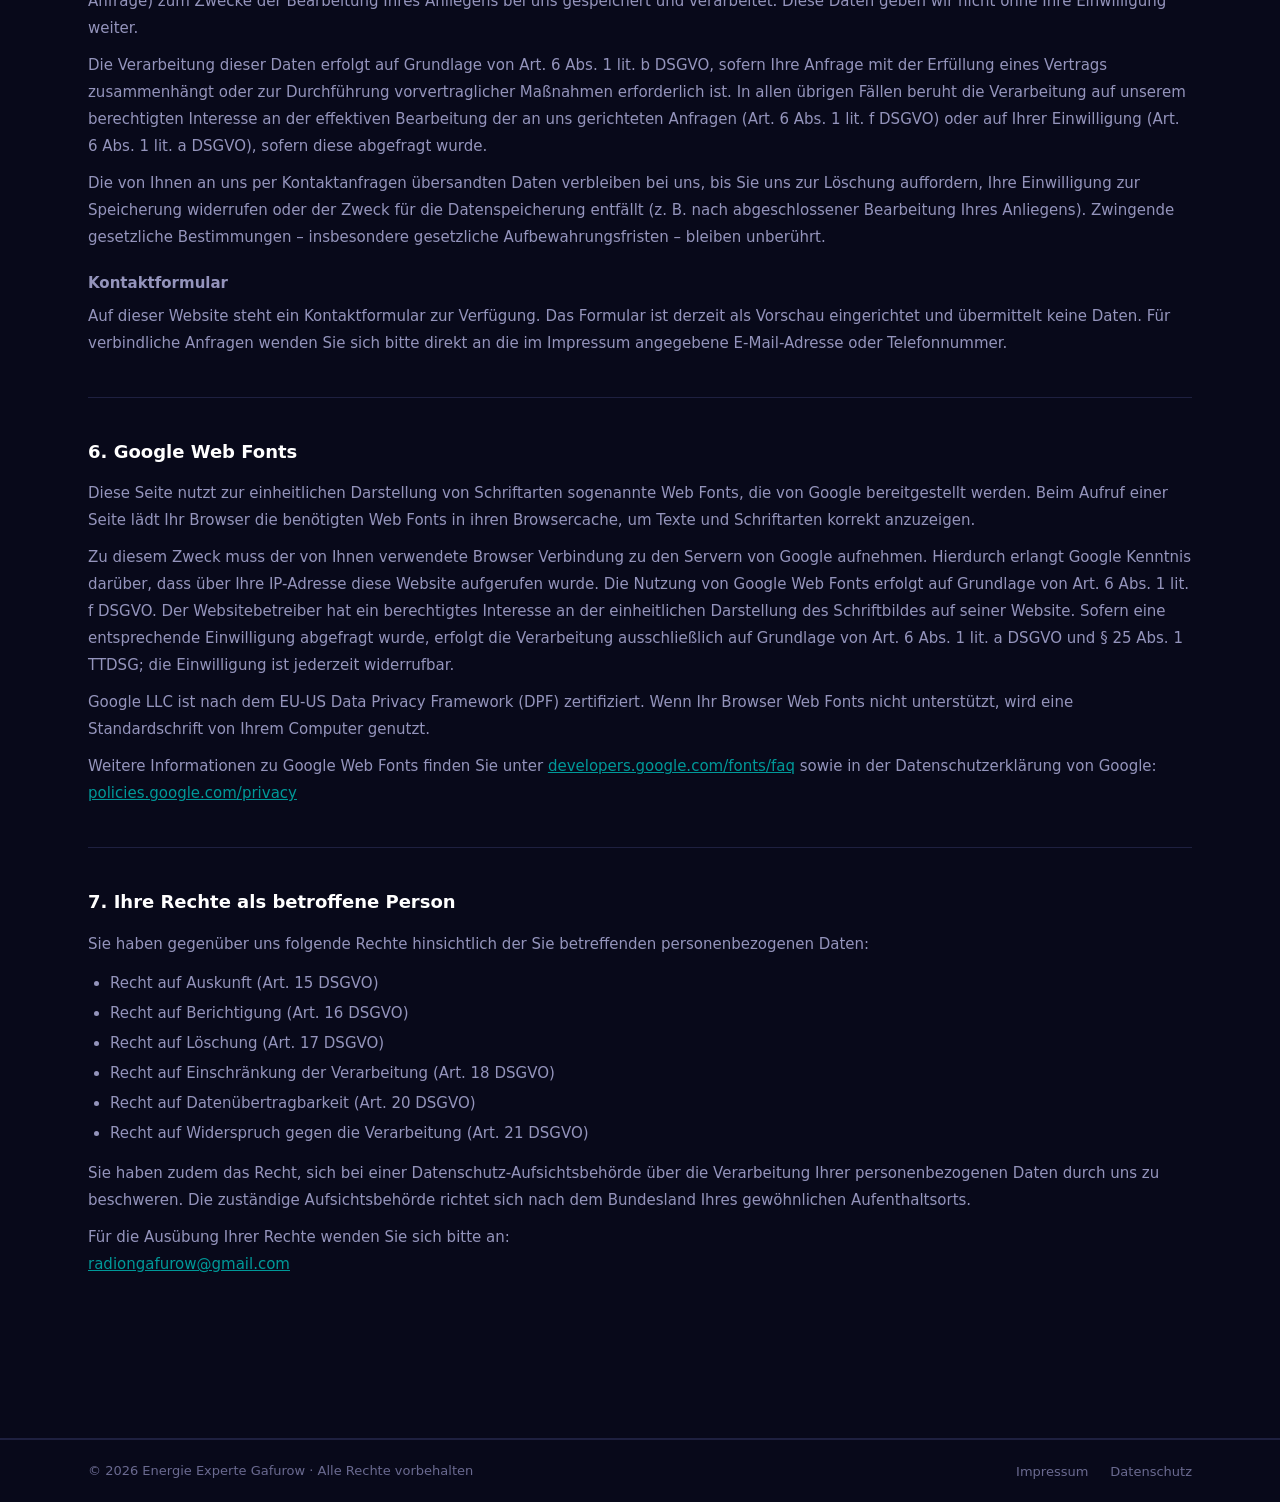
==== commit d86f4371: "feat: Echtes EEG-Logo eingebaut, CSP für data:-URIs erweitert - images/logo.svg durch das originale " ====
--- a/datenschutz.html
+++ b/datenschutz.html
@@ -4,7 +4,7 @@
   <meta charset="UTF-8" />
   <meta name="viewport" content="width=device-width, initial-scale=1.0" />
   <meta name="robots" content="noindex, nofollow" />
-  <meta http-equiv="Content-Security-Policy" content="default-src 'none'; script-src 'self'; style-src 'self' https://fonts.googleapis.com; font-src https://fonts.gstatic.com; img-src 'self'; connect-src 'none'; frame-ancestors 'none'; base-uri 'self'; form-action 'none';" />
+  <meta http-equiv="Content-Security-Policy" content="default-src 'none'; script-src 'self'; style-src 'self' https://fonts.googleapis.com; font-src https://fonts.gstatic.com; img-src 'self' data:; connect-src 'none'; frame-ancestors 'none'; base-uri 'self'; form-action 'none';" />
   <meta name="referrer" content="no-referrer" />
   <title>Datenschutzerklärung – Energie Experte Gafurow</title>
   <link rel="preconnect" href="https://fonts.googleapis.com" crossorigin />
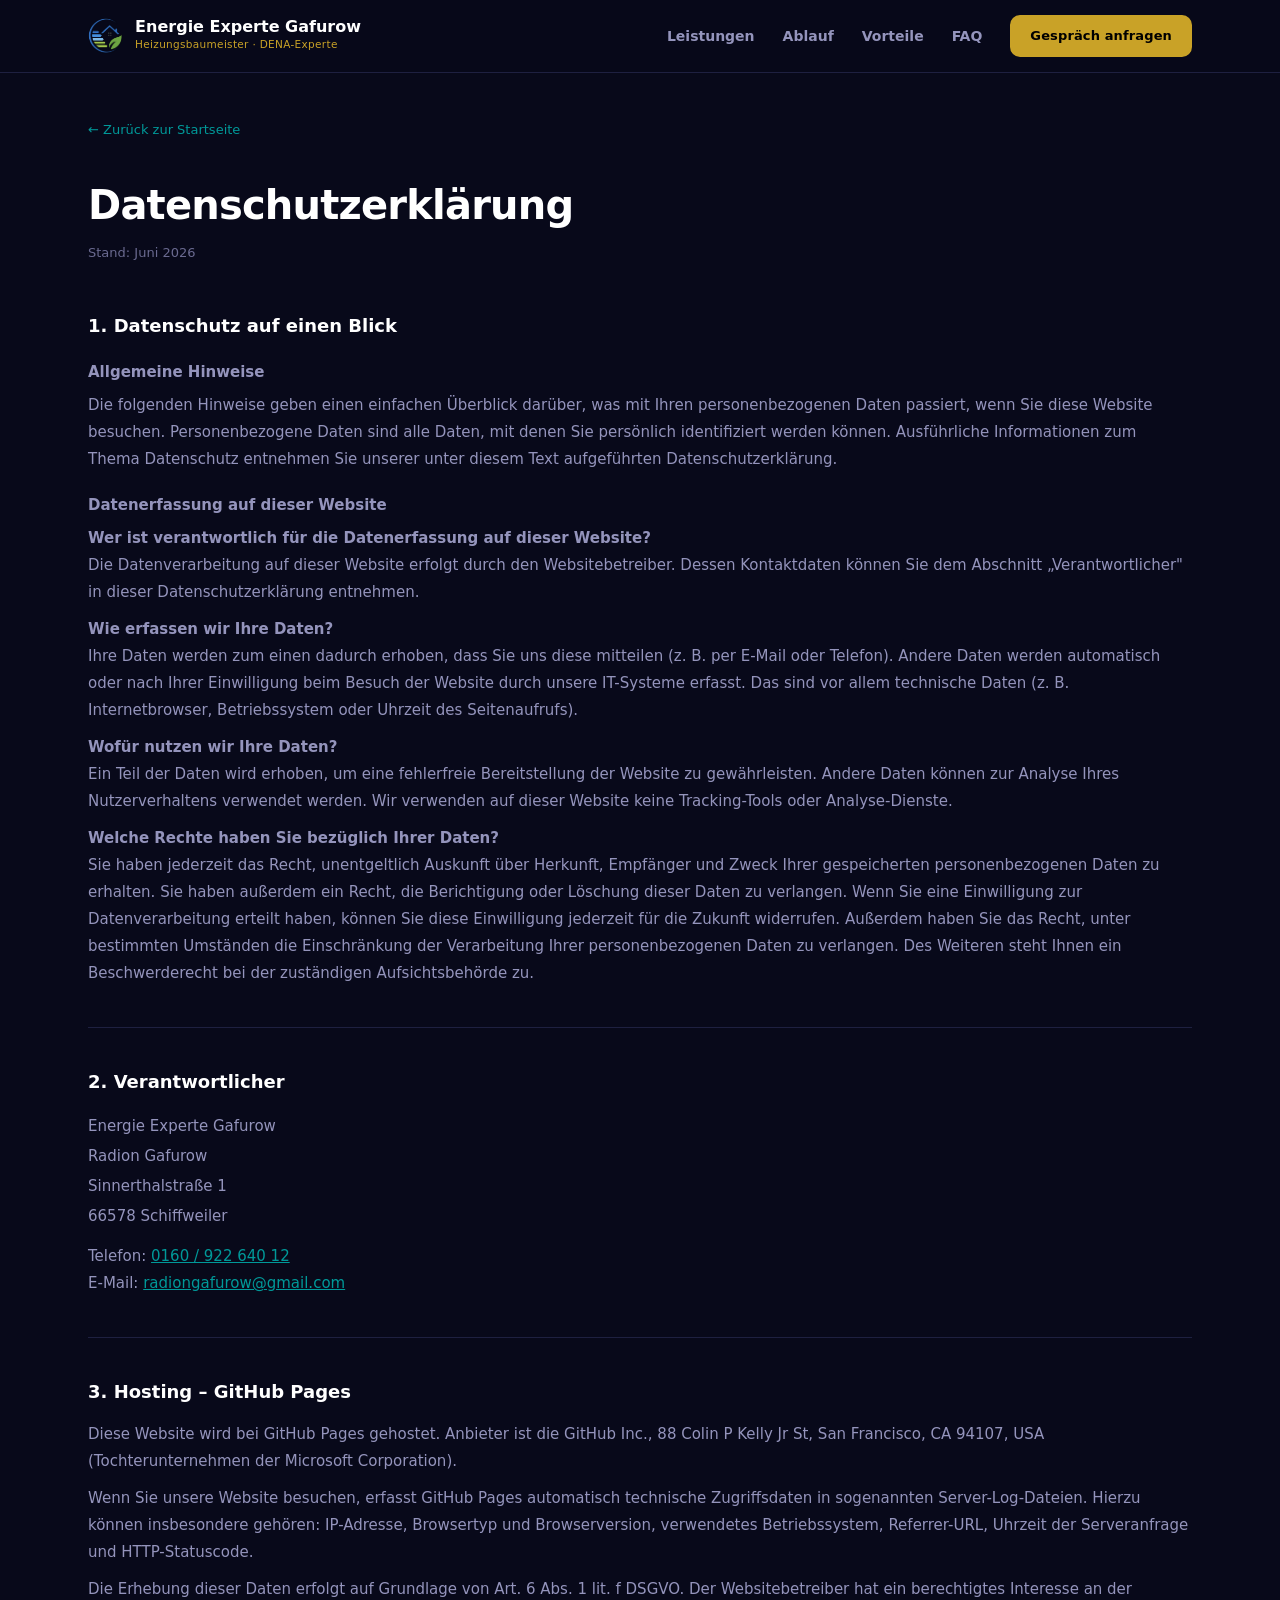
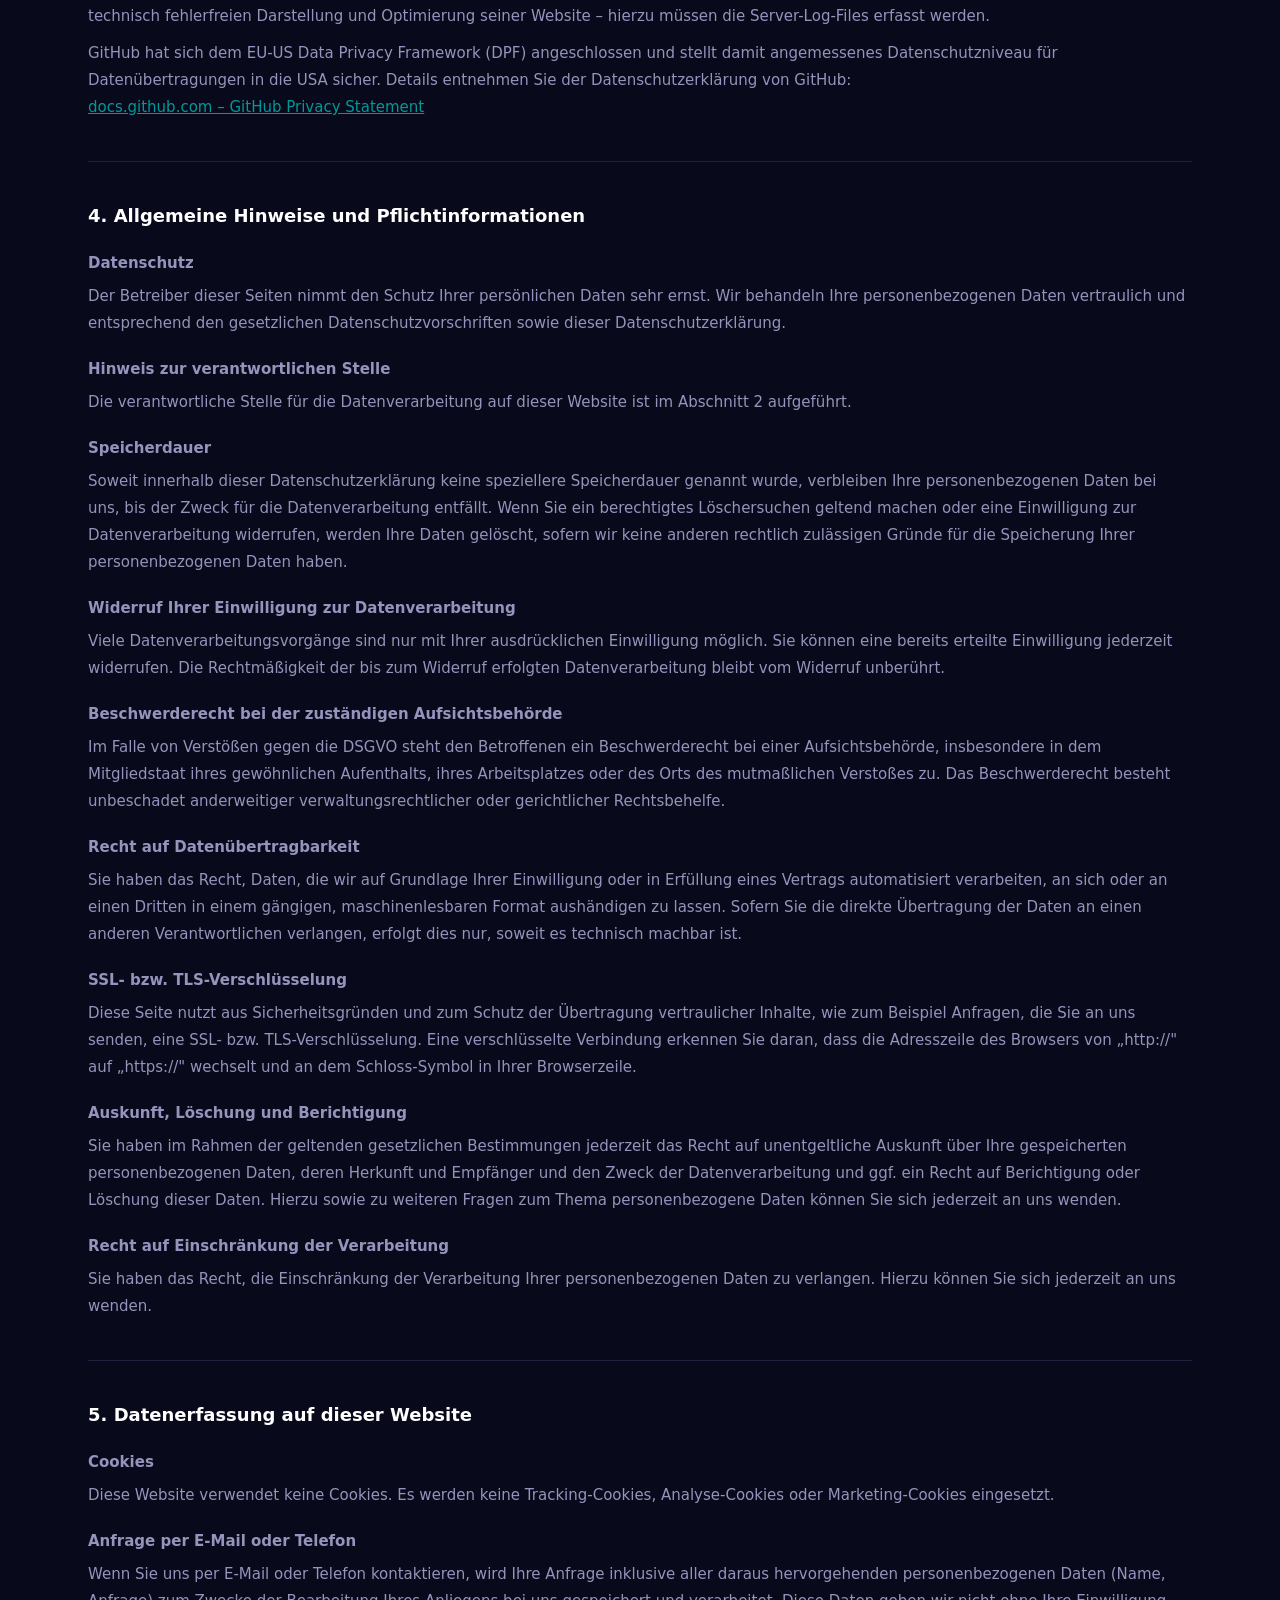
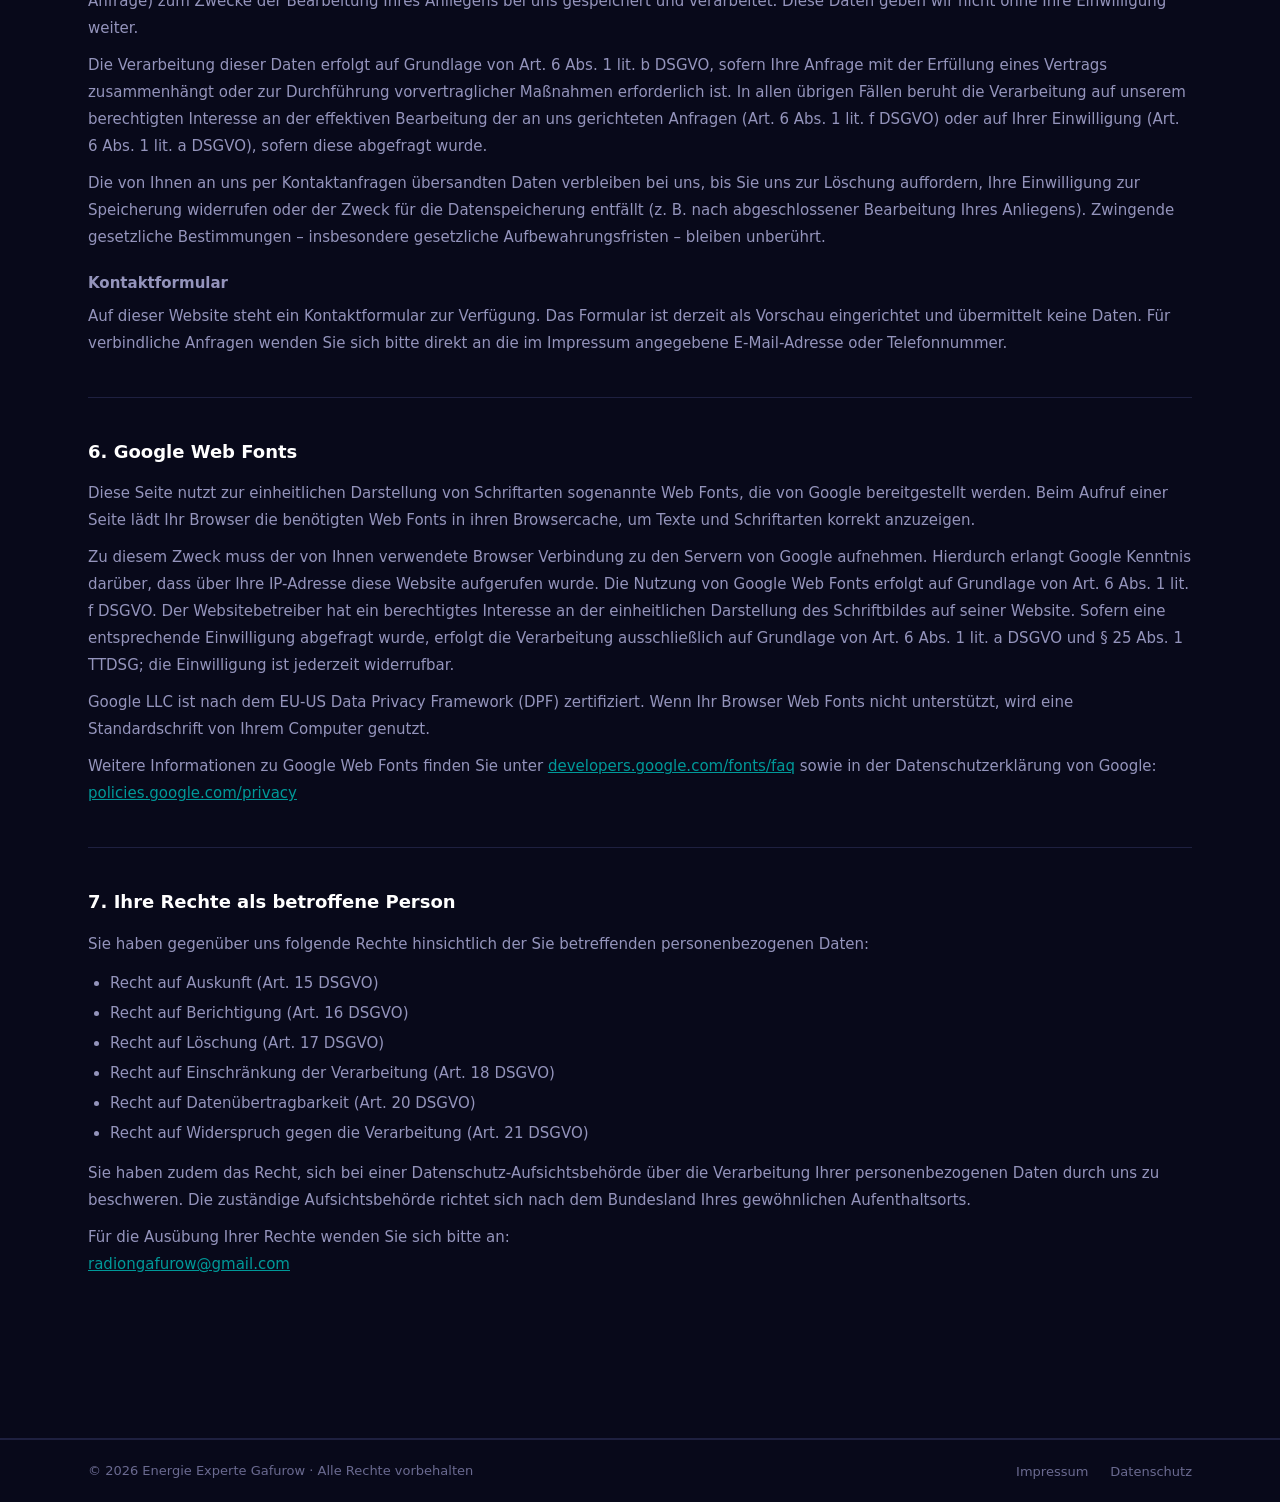
==== commit 4806c84e: "fix: Echte Adresse und Handwerkskammer im Impressum eingetragen - Adresse: Sinnerthalstraße 1, 66578" ====
--- a/datenschutz.html
+++ b/datenschutz.html
@@ -76,8 +76,8 @@
         <address>
           Energie Experte Gafurow<br>
           Radion Gafurow<br>
-          <span class="legal-placeholder">Straße und Hausnummer</span><br>
-          <span class="legal-placeholder">PLZ Ort</span>
+          Sinnerthalstraße 1<br>
+          66578 Schiffweiler
         </address>
         <p class="legal-contact-p">
           Telefon: <a href="tel:+4916092264012">0160 / 922 640 12</a><br>
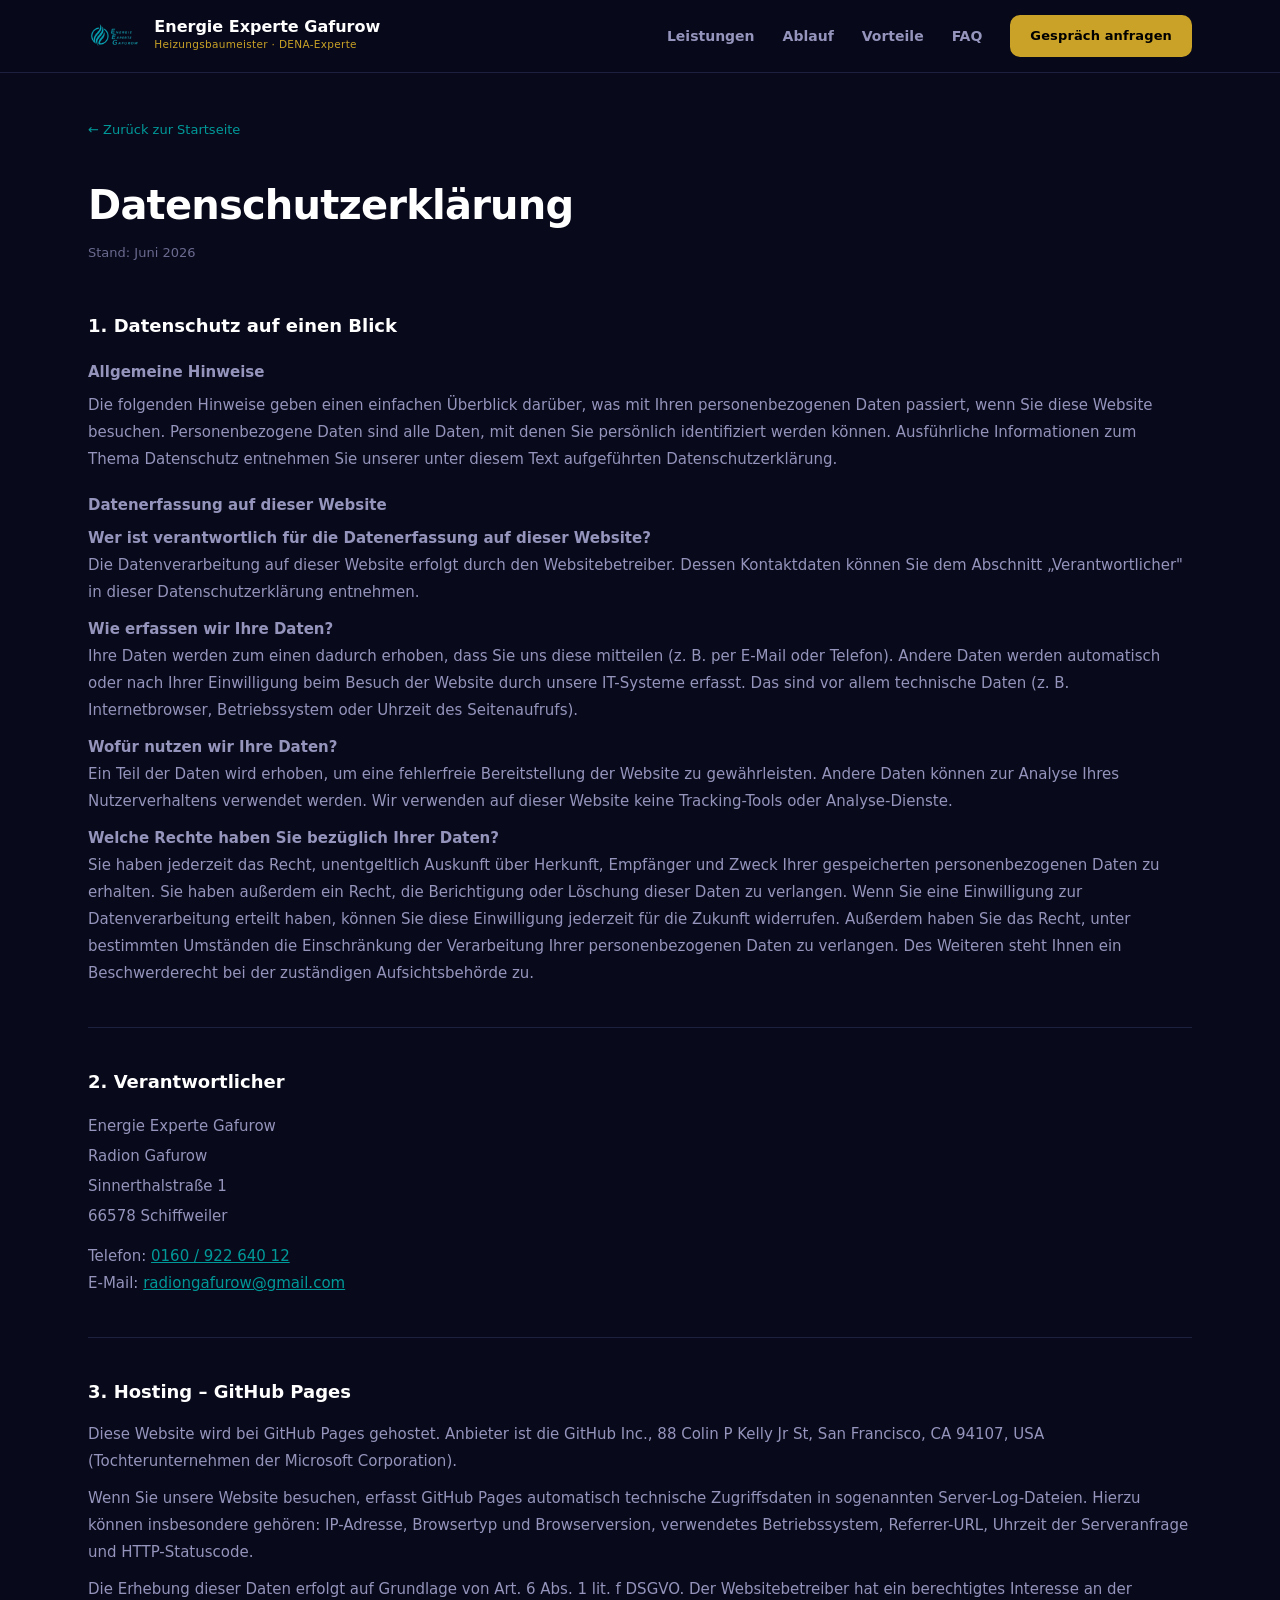
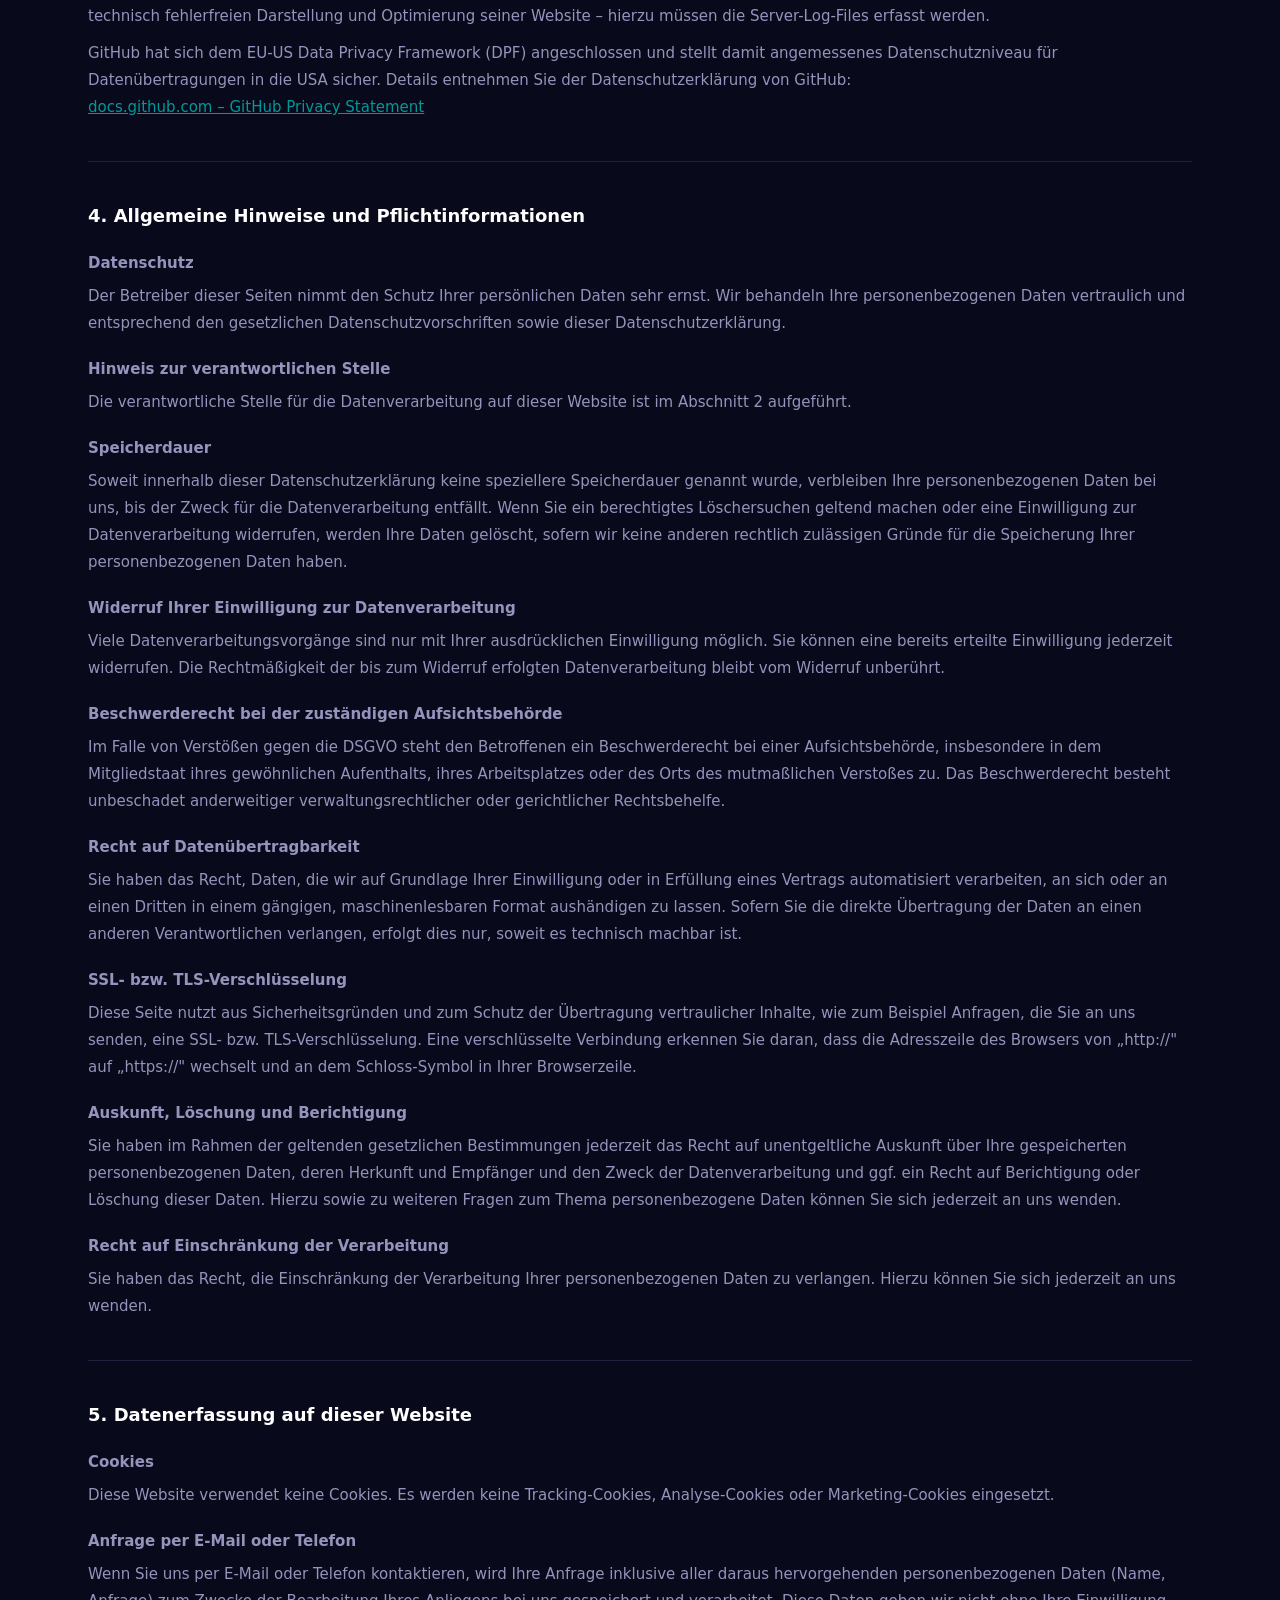
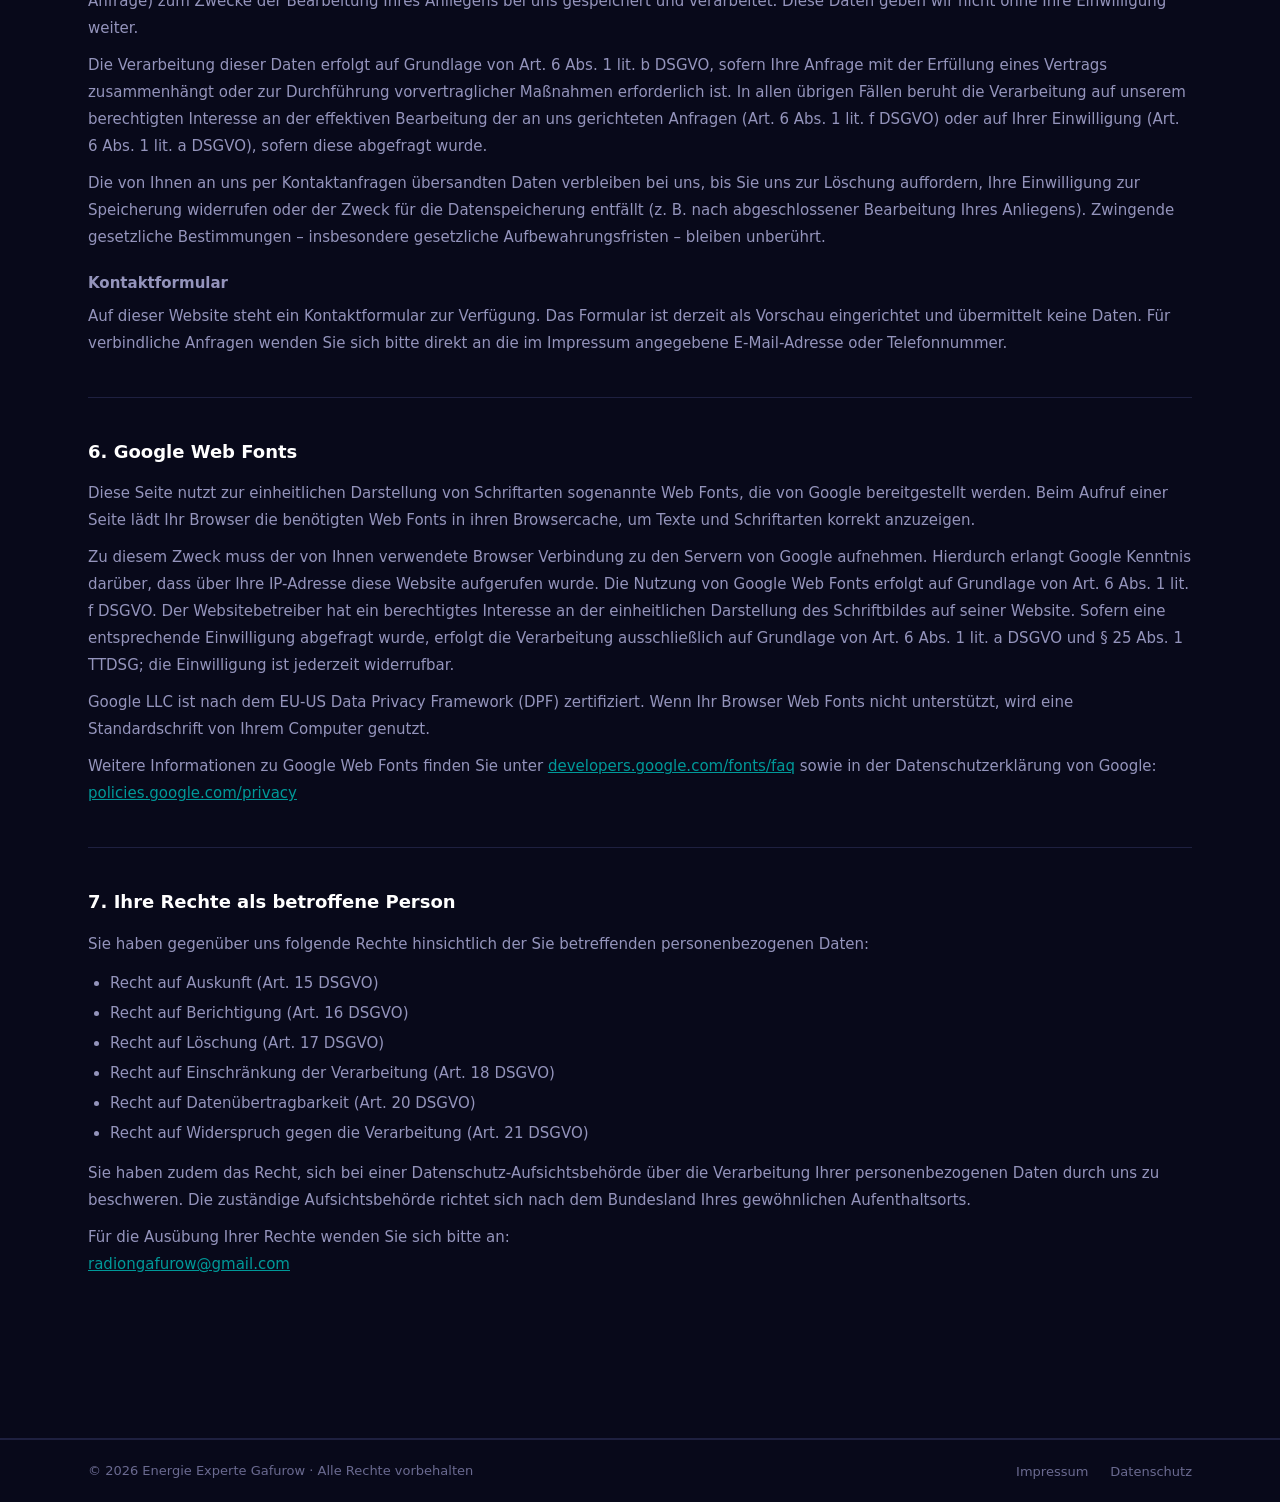
==== commit e99e7e6b: "feat: PNG-Logo mit Transparenz + Favicon für alle Seiten - Neues logo.png (4.7 KB) mit transparentem" ====
--- a/datenschutz.html
+++ b/datenschutz.html
@@ -11,6 +11,9 @@
   <link rel="preconnect" href="https://fonts.gstatic.com" crossorigin />
   <link href="https://fonts.googleapis.com/css2?family=Inter:wght@400;500;600;700;800;900&display=swap" rel="stylesheet" />
   <link rel="stylesheet" href="css/style.css" />
+  <link rel="icon" type="image/png" sizes="32x32" href="images/favicon-32.png">
+  <link rel="icon" type="image/png" sizes="512x512" href="images/favicon-512.png">
+  <link rel="apple-touch-icon" href="images/favicon-512.png">
 </head>
 <body>
 
@@ -19,7 +22,7 @@
   <header class="site-header" id="siteHeader">
     <nav class="nav container">
       <a href="index.html" class="nav__logo">
-        <img src="images/logo.svg" alt="" class="nav__logo-img" width="30" height="36" aria-hidden="true">
+        <img src="images/logo.png" alt="" class="nav__logo-img" height="40" aria-hidden="true">
         <div class="logo-text">
           <span class="logo-name">Energie Experte Gafurow</span>
           <span class="logo-sub">Heizungsbaumeister · DENA-Experte</span>
